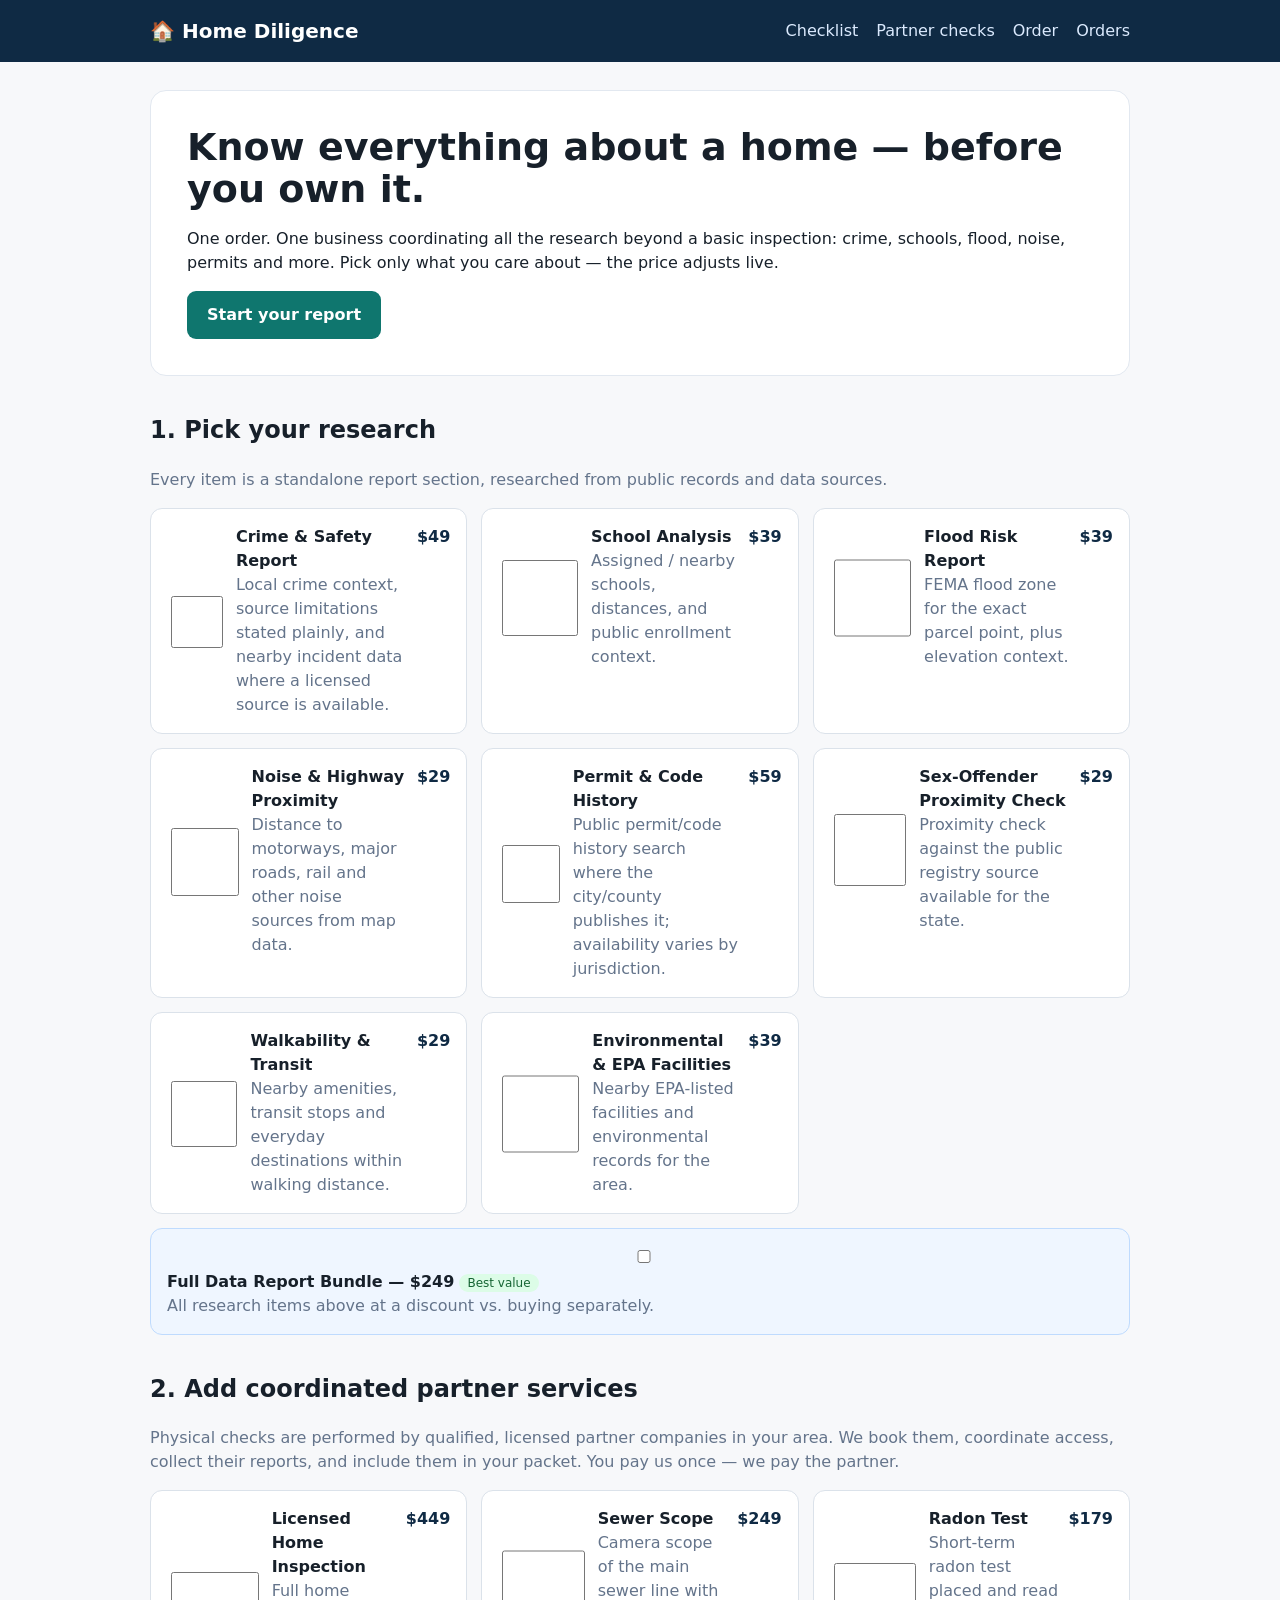
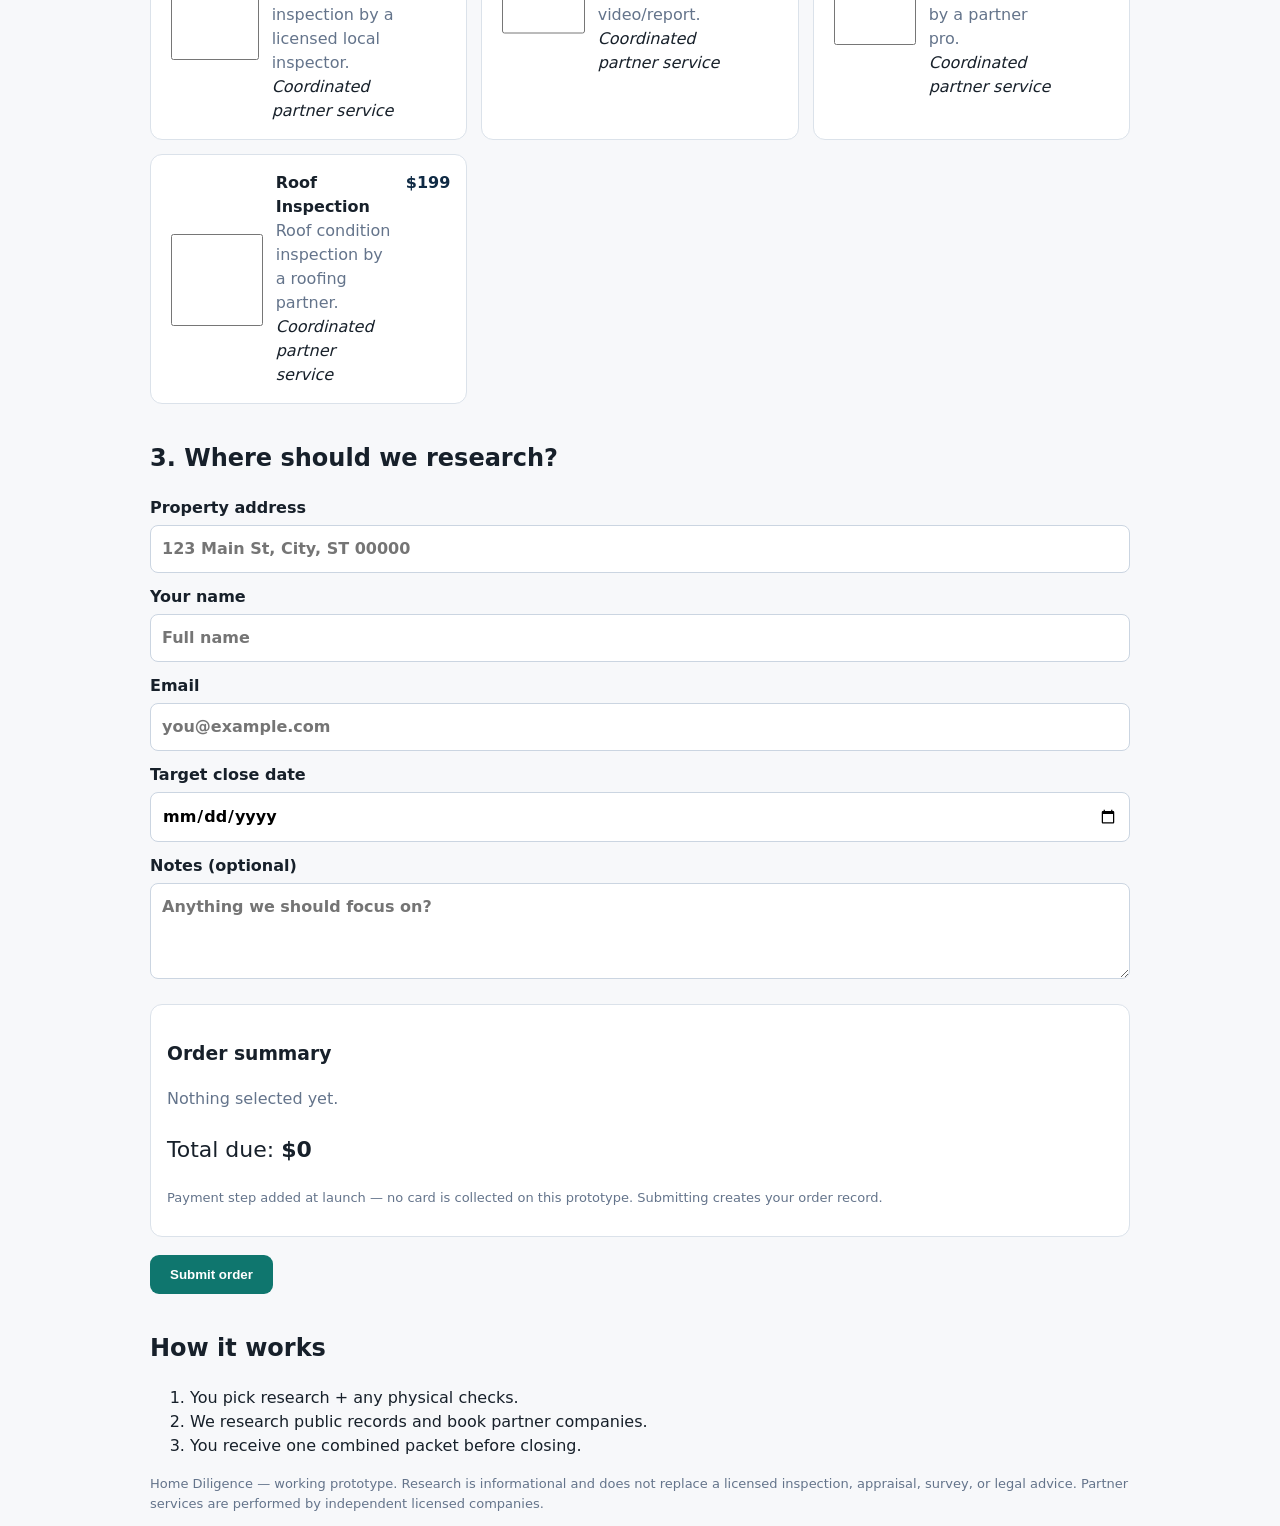
==== index.html @ d157e0d8 "Office One initial site — /home/hatch/workspace/office-one/home-diligence/repo" ====
<!doctype html>
<html lang="en"><head><meta charset="utf-8"><meta name="viewport" content="width=device-width,initial-scale=1">
<title>Home Diligence — Know the home beyond the inspection</title>
<link rel="stylesheet" href="styles.css"></head>
<body>
<header><div class="wrap nav"><strong class="logo">🏠 Home Diligence</strong><nav><a href="#checklist">Checklist</a><a href="#partners">Partner checks</a><a href="#order">Order</a><a href="orders.html">Orders</a></nav></div></header>
<main class="wrap">
<section class="hero"><h1>Know everything about a home — before you own it.</h1><p>One order. One business coordinating all the research beyond a basic inspection: crime, schools, flood, noise, permits and more. Pick only what you care about — the price adjusts live.</p><a class="btn" href="#order">Start your report</a></section>

<section id="checklist"><h2>1. Pick your research</h2><p class="muted">Every item is a standalone report section, researched from public records and data sources.</p>
<div id="research-list" class="grid"></div>
<div class="bundle"><label><input type="checkbox" id="bundle"> <strong>Full Data Report Bundle — $249</strong> <span class="tag">Best value</span><br><span class="muted">All research items above at a discount vs. buying separately.</span></label></div>
</section>

<section id="partners"><h2>2. Add coordinated partner services</h2><p class="muted">Physical checks are performed by qualified, licensed partner companies in your area. We book them, coordinate access, collect their reports, and include them in your packet. You pay us once — we pay the partner.</p>
<div id="partner-list" class="grid"></div></section>

<section id="order"><h2>3. Where should we research?</h2>
<form id="order-form">
<label>Property address<input required name="address" placeholder="123 Main St, City, ST 00000" autocomplete="street-address"></label>
<label>Your name<input required name="name" placeholder="Full name"></label>
<label>Email<input required type="email" name="email" placeholder="you@example.com"></label>
<label>Target close date<input type="date" name="closeDate"></label>
<label>Notes (optional)<textarea name="notes" rows="3" placeholder="Anything we should focus on?"></textarea></label>
<div class="summary"><h3>Order summary</h3><div id="summary-lines"></div><p class="total">Total due: <strong id="total">$0</strong></p><p class="muted small">Payment step added at launch — no card is collected on this prototype. Submitting creates your order record.</p></div>
<button class="btn" type="submit">Submit order</button>
<p id="form-error" class="error"></p>
</form></section>

<section id="confirmation" hidden><h2>✓ Order received</h2><div id="confirmation-body"></div><p><a class="btn" href="orders.html">View stored orders</a> <button class="btn secondary" onclick="location.reload()">Start another order</button></p></section>

<section class="faq"><h2>How it works</h2><ol><li>You pick research + any physical checks.</li><li>We research public records and book partner companies.</li><li>You receive one combined packet before closing.</li></ol></section>
</main>
<footer class="wrap muted small"><p>Home Diligence — working prototype. Research is informational and does not replace a licensed inspection, appraisal, survey, or legal advice. Partner services are performed by independent licensed companies.</p></footer>
<script src="app.js"></script></body></html>
---- styles.css ----
*{box-sizing:border-box}body{font-family:system-ui,-apple-system,Segoe UI,Roboto,sans-serif;margin:0;color:#17202a;background:#f7f8fa;line-height:1.5}
.wrap{max-width:1020px;margin:0 auto;padding:0 20px}header{background:#0f2a44;color:#fff}.nav{display:flex;justify-content:space-between;align-items:center;padding:16px 20px}.nav a{color:#dbeafe;margin-left:18px;text-decoration:none}.logo{font-size:20px}
.hero{background:#fff;border:1px solid #e2e8f0;border-radius:16px;padding:36px;margin:28px 0}.hero h1{font-size:38px;line-height:1.1;margin:0 0 12px}
h2{margin-top:36px}.grid{display:grid;grid-template-columns:repeat(auto-fill,minmax(300px,1fr));gap:14px}
.card{background:#fff;border:1px solid #dbe2ea;border-radius:12px;padding:16px}.card label{display:flex;gap:10px;cursor:pointer}.price{font-weight:700;color:#0f2a44;white-space:nowrap}.muted{color:#64748b}.small{font-size:13px}.tag{background:#dcfce7;color:#166534;padding:2px 8px;border-radius:999px;font-size:12px}
.bundle{background:#eff6ff;border:1px solid #bfdbfe;border-radius:12px;padding:16px;margin-top:14px}
form label{display:block;margin:12px 0;font-weight:600}input,textarea{width:100%;padding:11px;border:1px solid #cbd5e1;border-radius:8px;margin-top:5px;font:inherit}
.summary{background:#fff;border:1px solid #dbe2ea;border-radius:12px;padding:16px;margin:18px 0}.total{font-size:22px}.btn{background:#0f766e;color:#fff;border:0;padding:12px 20px;border-radius:9px;font-weight:700;cursor:pointer;text-decoration:none;display:inline-block}.btn.secondary{background:#e2e8f0;color:#17202a}.error{color:#b91c1c}table{width:100%;border-collapse:collapse;background:#fff}th,td{border:1px solid #e2e8f0;padding:9px;text-align:left;vertical-align:top}pre{white-space:pre-wrap}
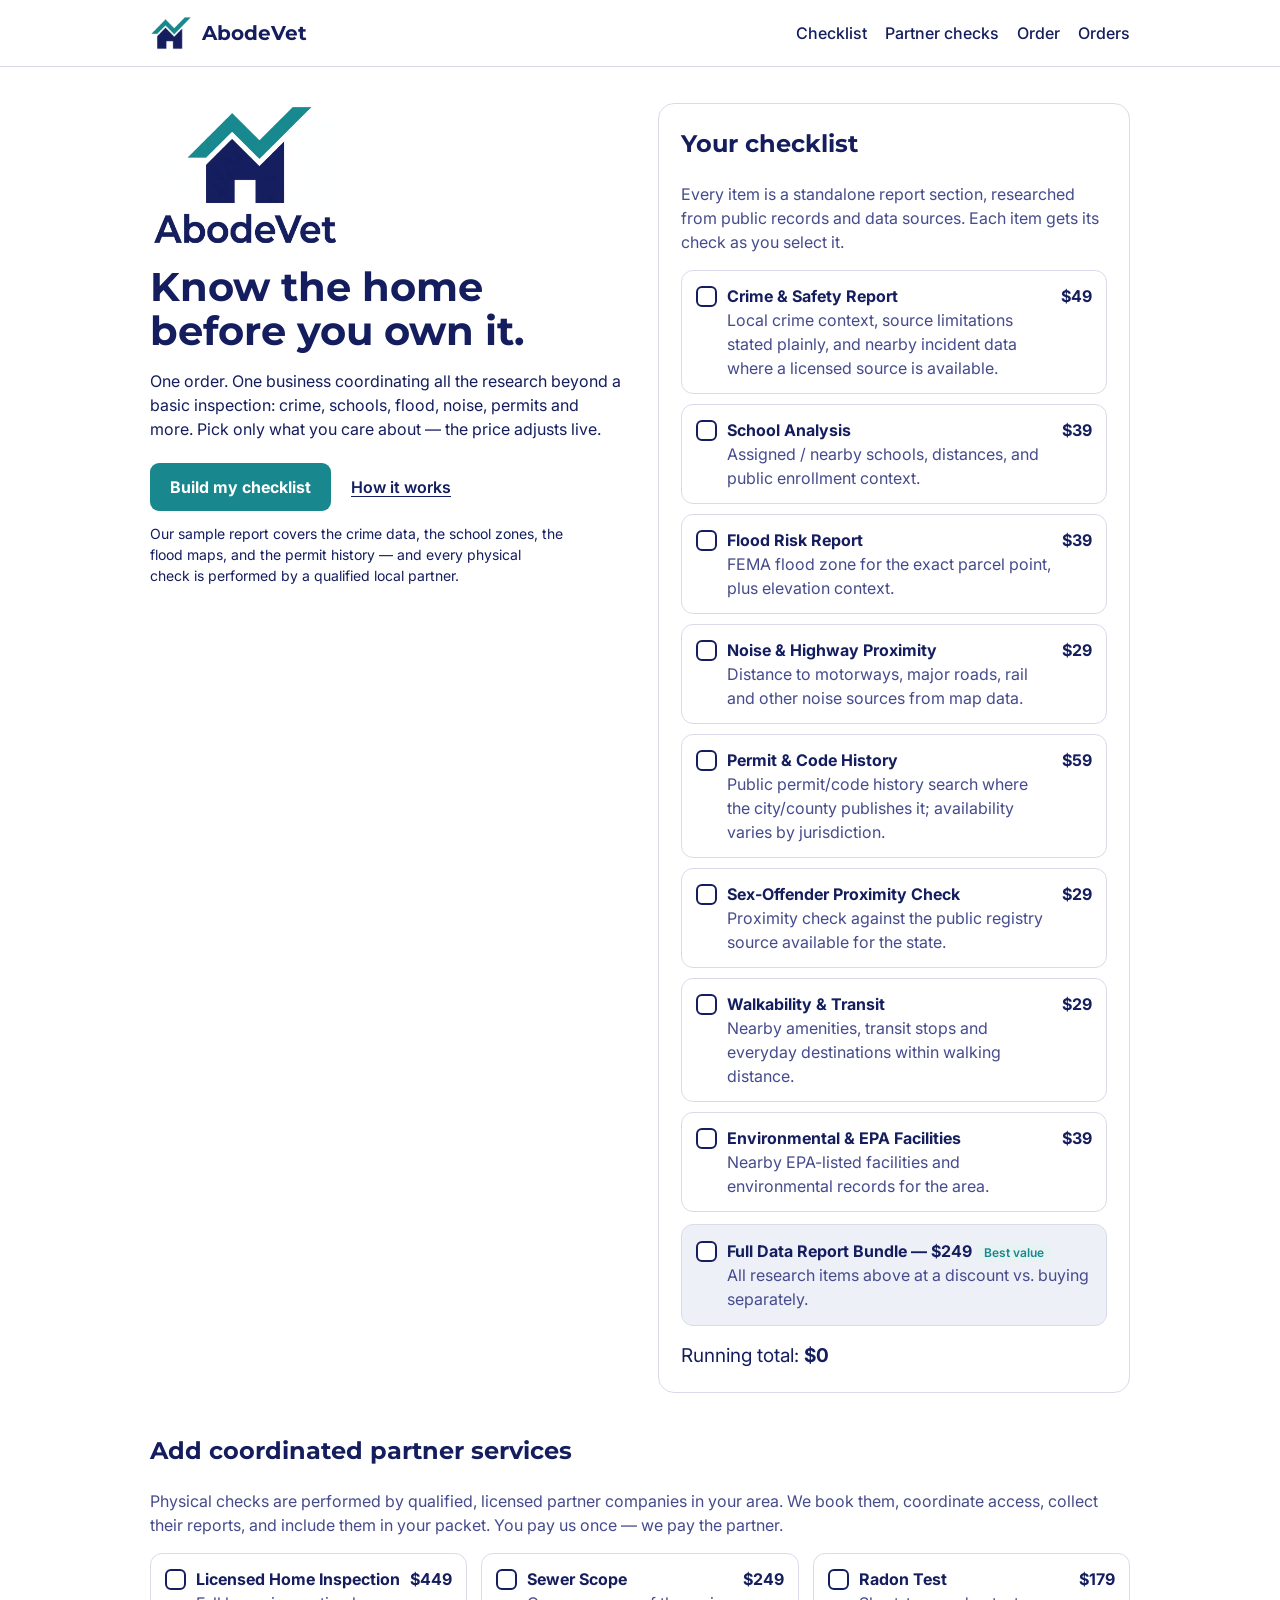
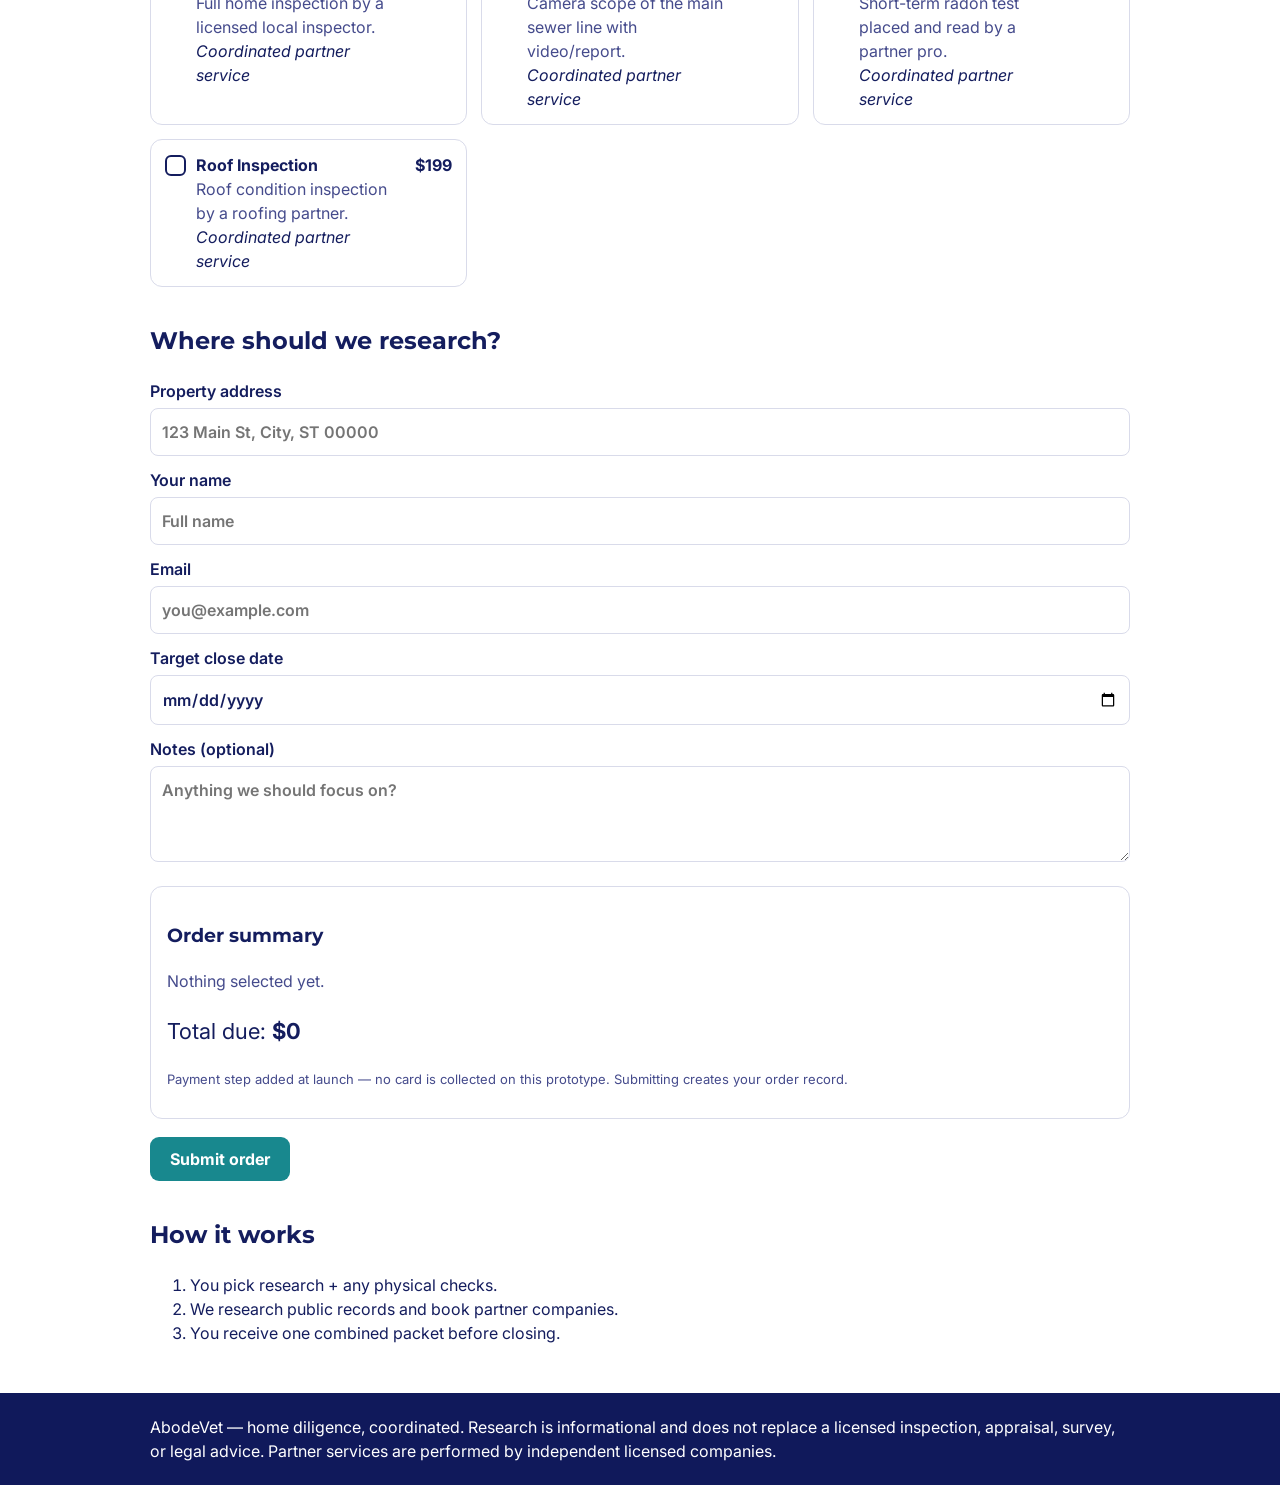
==== commit 7b414281: "Brand conformance: apply AbodeVet kit — logo lockup + icon favicon, Montserrat/Inter, Vet Navy #141D" ====
--- a/index.html
+++ b/index.html
@@ -1,21 +1,35 @@
 <!doctype html>
 <html lang="en"><head><meta charset="utf-8"><meta name="viewport" content="width=device-width,initial-scale=1">
-<title>Home Diligence — Know the home beyond the inspection</title>
+<title>AbodeVet — Know the home before you own it.</title>
+<meta name="description" content="AbodeVet — home diligence for buyers. We research a home beyond the basic inspection — crime, schools, flood, noise, permits — and coordinate qualified local partners for the physical checks.">
+<link rel="icon" type="image/webp" href="abodevet-icon.webp">
+<link rel="preconnect" href="https://fonts.googleapis.com"><link rel="preconnect" href="https://fonts.gstatic.com" crossorigin>
+<link href="https://fonts.googleapis.com/css2?family=Montserrat:wght@600;700;800&family=Inter:wght@400;500;600;700&display=swap" rel="stylesheet">
 <link rel="stylesheet" href="styles.css"></head>
 <body>
-<header><div class="wrap nav"><strong class="logo">🏠 Home Diligence</strong><nav><a href="#checklist">Checklist</a><a href="#partners">Partner checks</a><a href="#order">Order</a><a href="orders.html">Orders</a></nav></div></header>
+<header><div class="wrap nav"><a class="brand" href="index.html"><img src="abodevet-icon.webp" alt="AbodeVet logo"><span>AbodeVet</span></a><nav><a href="#checklist">Checklist</a><a href="#partners">Partner checks</a><a href="#order">Order</a><a href="orders.html">Orders</a></nav></div></header>
 <main class="wrap">
-<section class="hero"><h1>Know everything about a home — before you own it.</h1><p>One order. One business coordinating all the research beyond a basic inspection: crime, schools, flood, noise, permits and more. Pick only what you care about — the price adjusts live.</p><a class="btn" href="#order">Start your report</a></section>
-
-<section id="checklist"><h2>1. Pick your research</h2><p class="muted">Every item is a standalone report section, researched from public records and data sources.</p>
-<div id="research-list" class="grid"></div>
-<div class="bundle"><label><input type="checkbox" id="bundle"> <strong>Full Data Report Bundle — $249</strong> <span class="tag">Best value</span><br><span class="muted">All research items above at a discount vs. buying separately.</span></label></div>
+<section class="hero">
+<div class="hero-copy">
+<img class="lockup" src="abodevet-logo.webp" alt="AbodeVet — a house whose roof is a checkmark">
+<h1>Know the home before you own it.</h1>
+<p>One order. One business coordinating all the research beyond a basic inspection: crime, schools, flood, noise, permits and more. Pick only what you care about — the price adjusts live.</p>
+<p class="cta-row"><a class="btn" href="#order">Build my checklist</a><a class="link" href="#how">How it works</a></p>
+<p class="trust">Our sample report covers the crime data, the school zones, the flood maps, and the permit history — and every physical check is performed by a qualified local partner.</p>
+</div>
+<div class="panel" id="checklist">
+<h2>Your checklist</h2>
+<p class="muted">Every item is a standalone report section, researched from public records and data sources. Each item gets its check as you select it.</p>
+<div id="research-list" class="stack"></div>
+<div class="bundle"><label><input type="checkbox" id="bundle"><span class="box" aria-hidden="true">✓</span><span><strong>Full Data Report Bundle — $249</strong> <span class="tag">Best value</span><br><span class="muted">All research items above at a discount vs. buying separately.</span></span></label></div>
+<p class="running">Running total: <strong id="hero-total">$0</strong></p>
+</div>
 </section>
 
-<section id="partners"><h2>2. Add coordinated partner services</h2><p class="muted">Physical checks are performed by qualified, licensed partner companies in your area. We book them, coordinate access, collect their reports, and include them in your packet. You pay us once — we pay the partner.</p>
+<section id="partners"><h2>Add coordinated partner services</h2><p class="muted">Physical checks are performed by qualified, licensed partner companies in your area. We book them, coordinate access, collect their reports, and include them in your packet. You pay us once — we pay the partner.</p>
 <div id="partner-list" class="grid"></div></section>
 
-<section id="order"><h2>3. Where should we research?</h2>
+<section id="order"><h2>Where should we research?</h2>
 <form id="order-form">
 <label>Property address<input required name="address" placeholder="123 Main St, City, ST 00000" autocomplete="street-address"></label>
 <label>Your name<input required name="name" placeholder="Full name"></label>
@@ -27,9 +41,9 @@
 <p id="form-error" class="error"></p>
 </form></section>
 
-<section id="confirmation" hidden><h2>✓ Order received</h2><div id="confirmation-body"></div><p><a class="btn" href="orders.html">View stored orders</a> <button class="btn secondary" onclick="location.reload()">Start another order</button></p></section>
+<section id="confirmation" hidden><h2><span class="ck">✓</span> Order received</h2><div id="confirmation-body"></div><p><a class="btn" href="orders.html">View stored orders</a> <button class="btn secondary" onclick="location.reload()">Start another order</button></p></section>
 
-<section class="faq"><h2>How it works</h2><ol><li>You pick research + any physical checks.</li><li>We research public records and book partner companies.</li><li>You receive one combined packet before closing.</li></ol></section>
+<section class="faq" id="how"><h2>How it works</h2><ol><li>You pick research + any physical checks.</li><li>We research public records and book partner companies.</li><li>You receive one combined packet before closing.</li></ol></section>
 </main>
-<footer class="wrap muted small"><p>Home Diligence — working prototype. Research is informational and does not replace a licensed inspection, appraisal, survey, or legal advice. Partner services are performed by independent licensed companies.</p></footer>
+<footer><div class="wrap"><p>AbodeVet — home diligence, coordinated. Research is informational and does not replace a licensed inspection, appraisal, survey, or legal advice. Partner services are performed by independent licensed companies.</p></div></footer>
 <script src="app.js"></script></body></html>
--- a/styles.css
+++ b/styles.css
@@ -1,8 +1,52 @@
-*{box-sizing:border-box}body{font-family:system-ui,-apple-system,Segoe UI,Roboto,sans-serif;margin:0;color:#17202a;background:#f7f8fa;line-height:1.5}
-.wrap{max-width:1020px;margin:0 auto;padding:0 20px}header{background:#0f2a44;color:#fff}.nav{display:flex;justify-content:space-between;align-items:center;padding:16px 20px}.nav a{color:#dbeafe;margin-left:18px;text-decoration:none}.logo{font-size:20px}
-.hero{background:#fff;border:1px solid #e2e8f0;border-radius:16px;padding:36px;margin:28px 0}.hero h1{font-size:38px;line-height:1.1;margin:0 0 12px}
-h2{margin-top:36px}.grid{display:grid;grid-template-columns:repeat(auto-fill,minmax(300px,1fr));gap:14px}
-.card{background:#fff;border:1px solid #dbe2ea;border-radius:12px;padding:16px}.card label{display:flex;gap:10px;cursor:pointer}.price{font-weight:700;color:#0f2a44;white-space:nowrap}.muted{color:#64748b}.small{font-size:13px}.tag{background:#dcfce7;color:#166534;padding:2px 8px;border-radius:999px;font-size:12px}
-.bundle{background:#eff6ff;border:1px solid #bfdbfe;border-radius:12px;padding:16px;margin-top:14px}
-form label{display:block;margin:12px 0;font-weight:600}input,textarea{width:100%;padding:11px;border:1px solid #cbd5e1;border-radius:8px;margin-top:5px;font:inherit}
-.summary{background:#fff;border:1px solid #dbe2ea;border-radius:12px;padding:16px;margin:18px 0}.total{font-size:22px}.btn{background:#0f766e;color:#fff;border:0;padding:12px 20px;border-radius:9px;font-weight:700;cursor:pointer;text-decoration:none;display:inline-block}.btn.secondary{background:#e2e8f0;color:#17202a}.error{color:#b91c1c}table{width:100%;border-collapse:collapse;background:#fff}th,td{border:1px solid #e2e8f0;padding:9px;text-align:left;vertical-align:top}pre{white-space:pre-wrap}
+:root{--navy:#141D5E;--teal:#18888E;--deep:#10195B;--soft:#454B8C;--line:#D9DBEA;--tint:#EEF0F8;--teal-tint:#E7F3F3}
+*{box-sizing:border-box}
+body{font-family:'Inter',-apple-system,'Segoe UI',Roboto,sans-serif;margin:0;color:#141D5E;background:#FFFFFF;line-height:1.5}
+h1,h2,h3{font-family:'Montserrat','Helvetica Neue',Arial,sans-serif;color:#141D5E}
+.wrap{max-width:1020px;margin:0 auto;padding:0 20px}
+header{background:#FFFFFF;border-bottom:1px solid var(--line)}
+.nav{display:flex;justify-content:space-between;align-items:center;padding:12px 20px}
+.brand{display:flex;align-items:center;gap:10px;text-decoration:none;color:#141D5E;font-family:'Montserrat','Helvetica Neue',Arial,sans-serif;font-weight:700;font-size:20px}
+.brand img{width:42px;height:42px;object-fit:contain}
+.nav nav a{color:#141D5E;margin-left:18px;text-decoration:none;font-weight:500}
+.nav nav a:hover{color:#18888E}
+.hero{display:grid;grid-template-columns:1fr 1fr;gap:36px;align-items:start;padding:36px 0 4px}
+@media(max-width:860px){.hero{grid-template-columns:1fr}}
+.lockup{width:190px;height:auto;display:block;margin-bottom:18px}
+.hero h1{font-size:40px;line-height:1.1;margin:0 0 12px;font-weight:700}
+.cta-row{margin:22px 0 12px;display:flex;gap:20px;align-items:center;flex-wrap:wrap}
+.btn{background:#18888E;color:#FFFFFF;border:0;padding:12px 20px;border-radius:9px;font-weight:700;cursor:pointer;text-decoration:none;display:inline-block;font-family:'Inter',sans-serif;font-size:16px}
+.btn:hover{filter:brightness(.93)}
+.btn.secondary{background:#FFFFFF;color:#141D5E;border:1.5px solid #141D5E}
+.link{color:#141D5E;font-weight:600;text-decoration:underline;text-underline-offset:3px}
+.trust{font-size:14px;max-width:46ch;margin:0}
+.panel{border:1px solid var(--line);border-radius:16px;padding:22px;background:#FFFFFF}
+.panel h2{margin-top:0}
+.stack{display:grid;gap:10px}
+.card{background:#FFFFFF;border:1px solid var(--line);border-radius:12px;padding:13px 14px}
+.card label{display:flex;gap:10px;cursor:pointer;align-items:flex-start;position:relative}
+.card input,.bundle input{position:absolute;opacity:0;width:1px;height:1px}
+.box{flex:0 0 auto;width:21px;height:21px;border:2px solid #141D5E;border-radius:6px;color:#FFFFFF;font-size:14px;line-height:1;display:flex;align-items:center;justify-content:center;margin-top:2px;background:#FFFFFF}
+.card input:checked~.box,.bundle input:checked~.box{background:#18888E;border-color:#18888E}
+.card:has(input:checked){border-color:#18888E;background:var(--teal-tint)}
+.card input:focus-visible~.box,.bundle input:focus-visible~.box{outline:2px solid #141D5E;outline-offset:2px}
+.price{font-weight:700;color:#141D5E;white-space:nowrap;margin-left:auto}
+.muted{color:var(--soft)}
+.small{font-size:13px}
+.tag{background:var(--teal-tint);color:#18888E;padding:2px 8px;border-radius:999px;font-size:12px;font-weight:600}
+.bundle{background:var(--tint);border:1px solid var(--line);border-radius:12px;padding:14px;margin-top:12px}
+.bundle label{display:flex;gap:10px;cursor:pointer;align-items:flex-start;position:relative}
+.running{font-size:19px;margin:16px 0 0}
+h2{margin-top:36px}
+.grid{display:grid;grid-template-columns:repeat(auto-fill,minmax(300px,1fr));gap:14px}
+form label{display:block;margin:12px 0;font-weight:600}
+input,textarea{width:100%;padding:11px;border:1px solid var(--line);border-radius:8px;margin-top:5px;font:inherit;color:#141D5E;background:#FFFFFF}
+.summary{background:#FFFFFF;border:1px solid var(--line);border-radius:12px;padding:16px;margin:18px 0}
+.total{font-size:22px}
+.error{color:#10195B;font-weight:600}
+.ck{color:#18888E}
+table{width:100%;border-collapse:collapse;background:#FFFFFF}
+th,td{border:1px solid var(--line);padding:9px;text-align:left;vertical-align:top}
+th{background:#141D5E;color:#FFFFFF;font-family:'Montserrat','Helvetica Neue',Arial,sans-serif}
+pre{white-space:pre-wrap}
+footer{background:#10195B;color:#FFFFFF;margin-top:48px;padding:22px 0}
+footer p{margin:0}
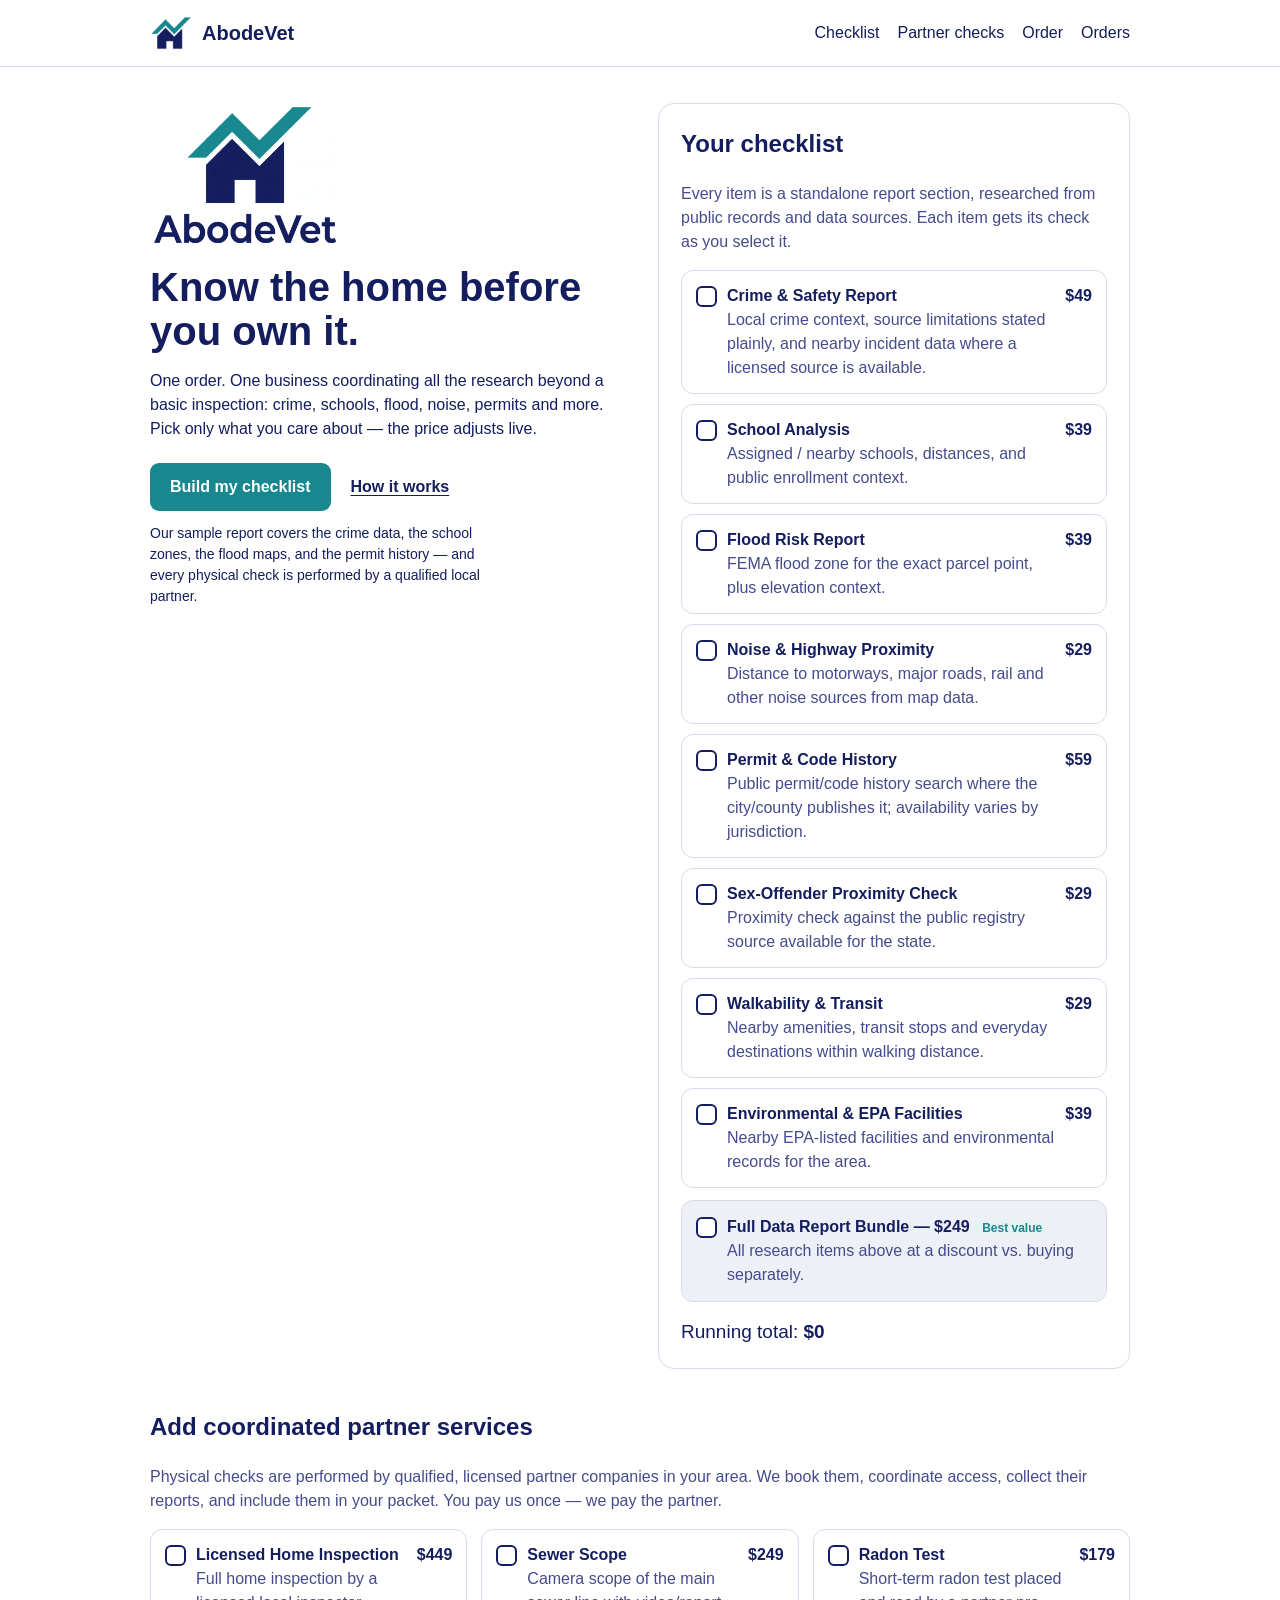
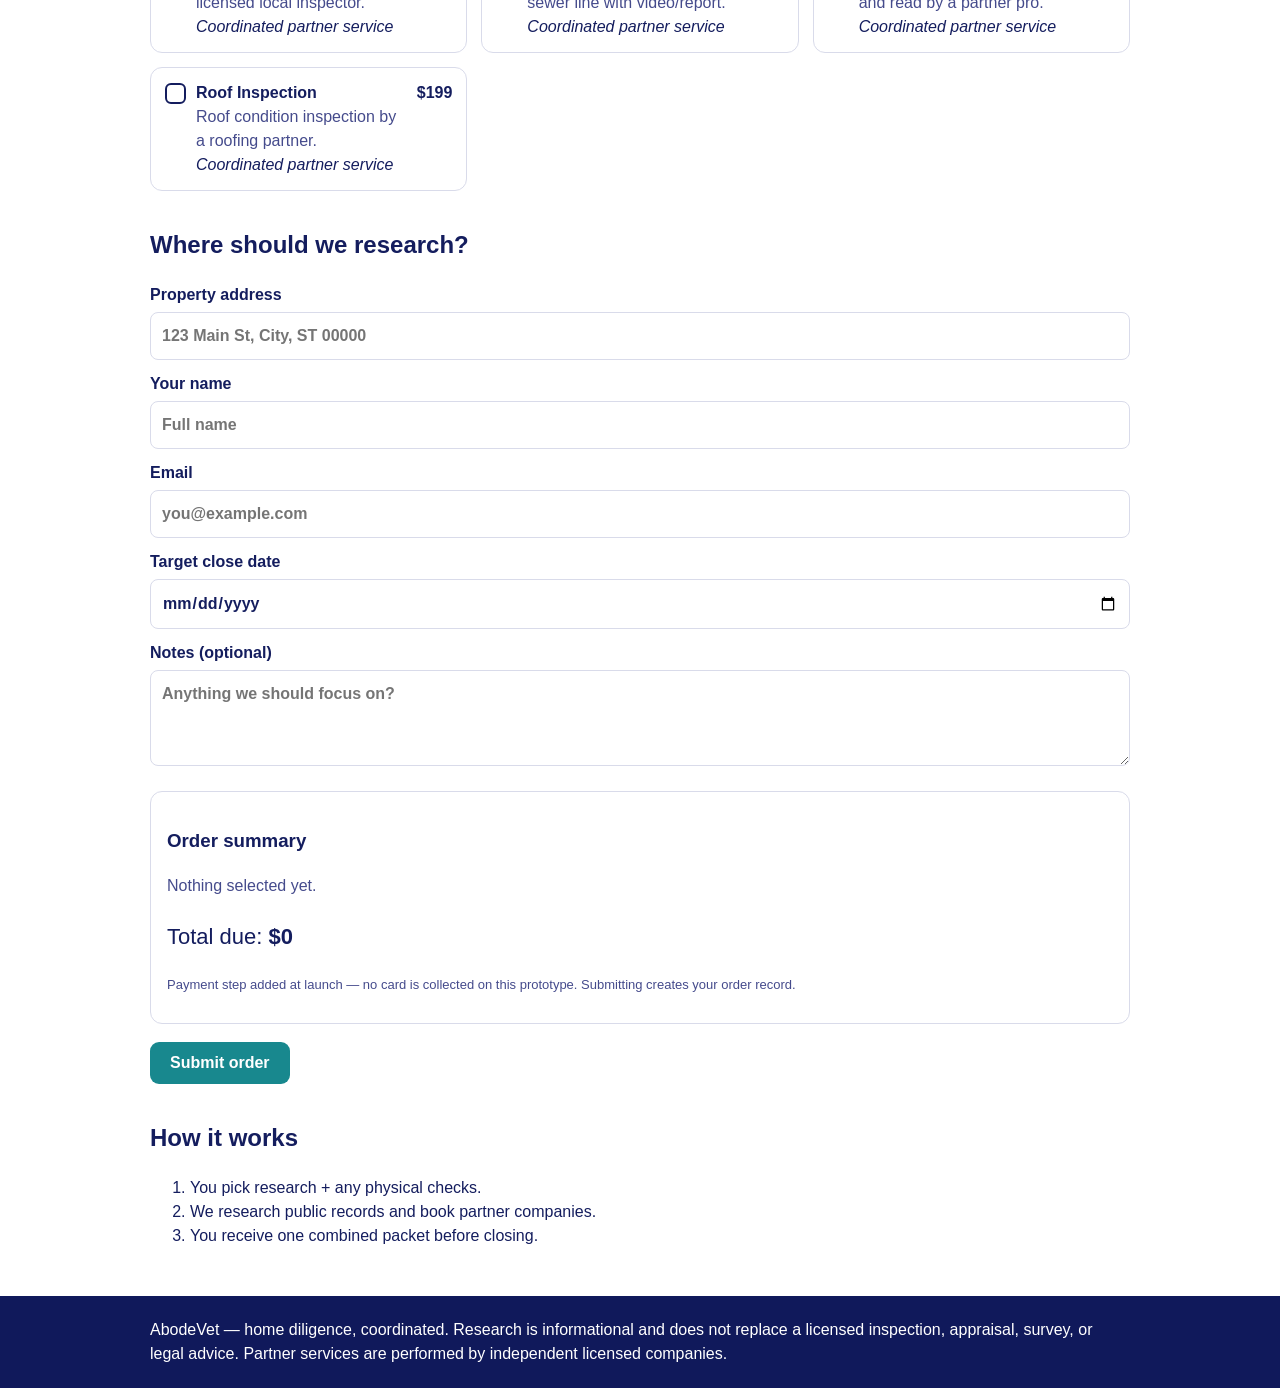
==== commit a4333b9e: "QA/security fixes: escape user data everywhere (stored-XSS in confirmation + orders viewer), canonic" ====
--- a/index.html
+++ b/index.html
@@ -1,5 +1,7 @@
 <!doctype html>
 <html lang="en"><head><meta charset="utf-8"><meta name="viewport" content="width=device-width,initial-scale=1">
+<meta http-equiv="Content-Security-Policy" content="default-src 'self'; script-src 'self'; style-src 'self' https://fonts.googleapis.com; font-src 'self' https://fonts.gstatic.com; img-src 'self' data:; object-src 'none'; base-uri 'self'">
+<meta name="referrer" content="strict-origin-when-cross-origin">
 <title>AbodeVet — Know the home before you own it.</title>
 <meta name="description" content="AbodeVet — home diligence for buyers. We research a home beyond the basic inspection — crime, schools, flood, noise, permits — and coordinate qualified local partners for the physical checks.">
 <link rel="icon" type="image/webp" href="abodevet-icon.webp">
@@ -41,7 +43,7 @@
 <p id="form-error" class="error"></p>
 </form></section>
 
-<section id="confirmation" hidden><h2><span class="ck">✓</span> Order received</h2><div id="confirmation-body"></div><p><a class="btn" href="orders.html">View stored orders</a> <button class="btn secondary" onclick="location.reload()">Start another order</button></p></section>
+<section id="confirmation" hidden><h2><span class="ck">✓</span> Order received</h2><div id="confirmation-body"></div><p><a class="btn" href="orders.html">View stored orders</a> <button class="btn secondary" id="start-another" type="button">Start another order</button></p></section>
 
 <section class="faq" id="how"><h2>How it works</h2><ol><li>You pick research + any physical checks.</li><li>We research public records and book partner companies.</li><li>You receive one combined packet before closing.</li></ol></section>
 </main>
--- a/styles.css
+++ b/styles.css
@@ -37,7 +37,7 @@
 .bundle label{display:flex;gap:10px;cursor:pointer;align-items:flex-start;position:relative}
 .running{font-size:19px;margin:16px 0 0}
 h2{margin-top:36px}
-.grid{display:grid;grid-template-columns:repeat(auto-fill,minmax(300px,1fr));gap:14px}
+.grid{display:grid;grid-template-columns:repeat(auto-fill,minmax(min(300px,100%),1fr));gap:14px}
 form label{display:block;margin:12px 0;font-weight:600}
 input,textarea{width:100%;padding:11px;border:1px solid var(--line);border-radius:8px;margin-top:5px;font:inherit;color:#141D5E;background:#FFFFFF}
 .summary{background:#FFFFFF;border:1px solid var(--line);border-radius:12px;padding:16px;margin:18px 0}
@@ -45,6 +45,10 @@
 .error{color:#10195B;font-weight:600}
 .ck{color:#18888E}
 table{width:100%;border-collapse:collapse;background:#FFFFFF}
+.table-wrap{overflow-x:auto;-webkit-overflow-scrolling:touch}
+.table-wrap table{min-width:680px}
+td{overflow-wrap:anywhere}
+@media(max-width:640px){.nav{flex-wrap:wrap;gap:6px}.nav nav{display:flex;flex-wrap:wrap}.nav nav a{margin-left:0;padding:10px 8px}.hero h1{font-size:32px}.btn{min-height:44px}}
 th,td{border:1px solid var(--line);padding:9px;text-align:left;vertical-align:top}
 th{background:#141D5E;color:#FFFFFF;font-family:'Montserrat','Helvetica Neue',Arial,sans-serif}
 pre{white-space:pre-wrap}
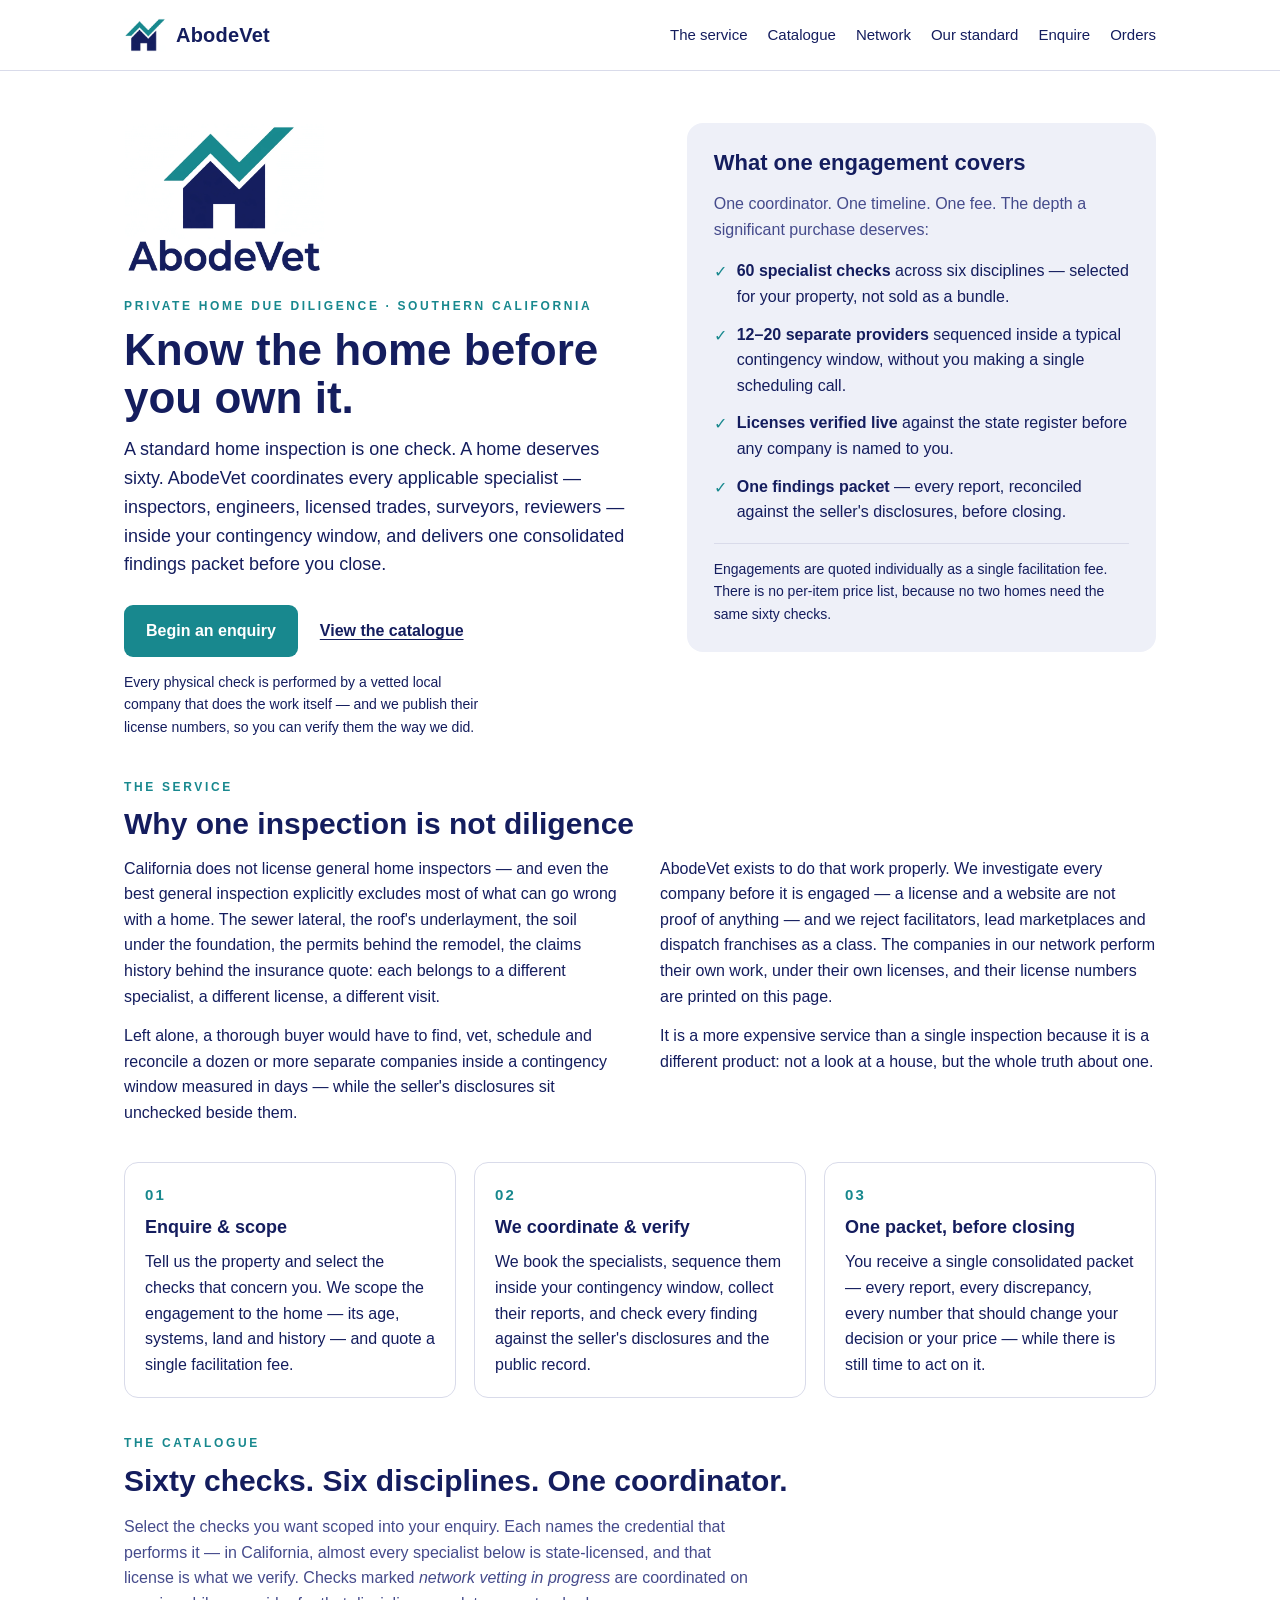
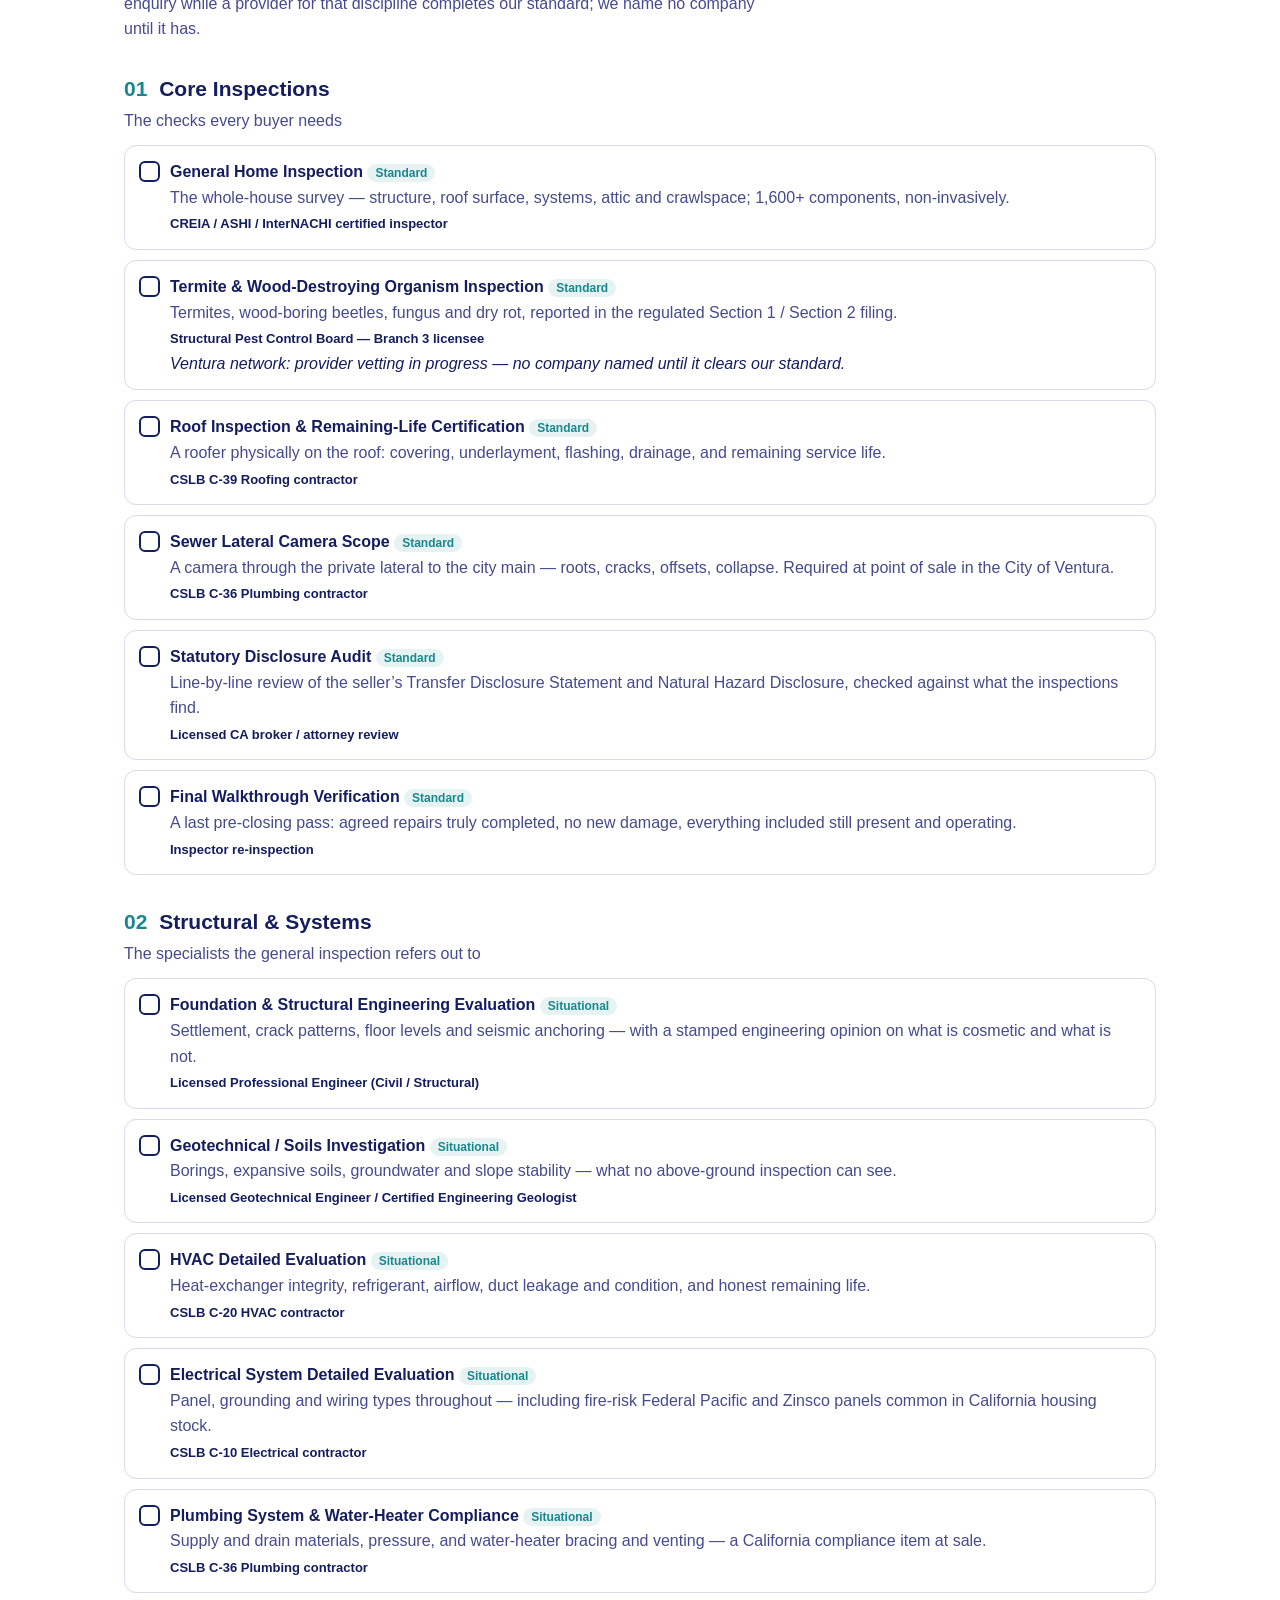
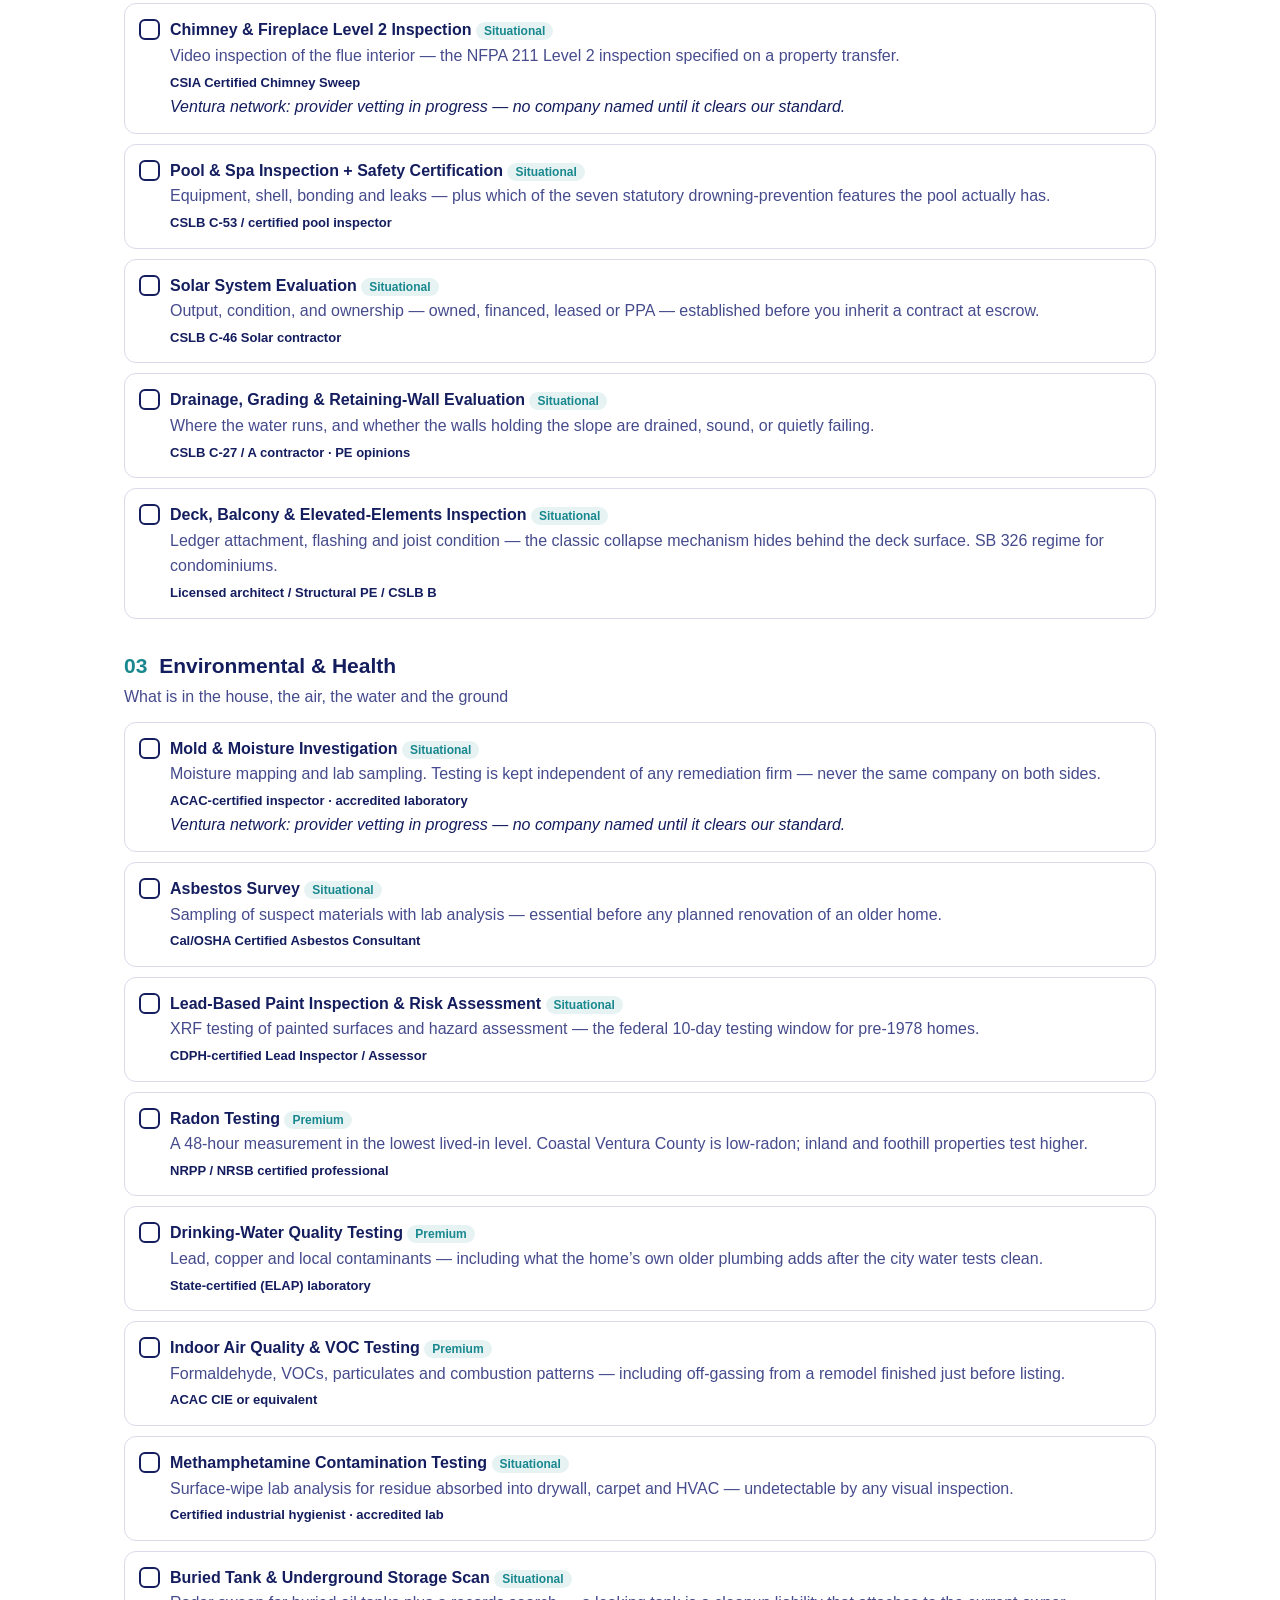
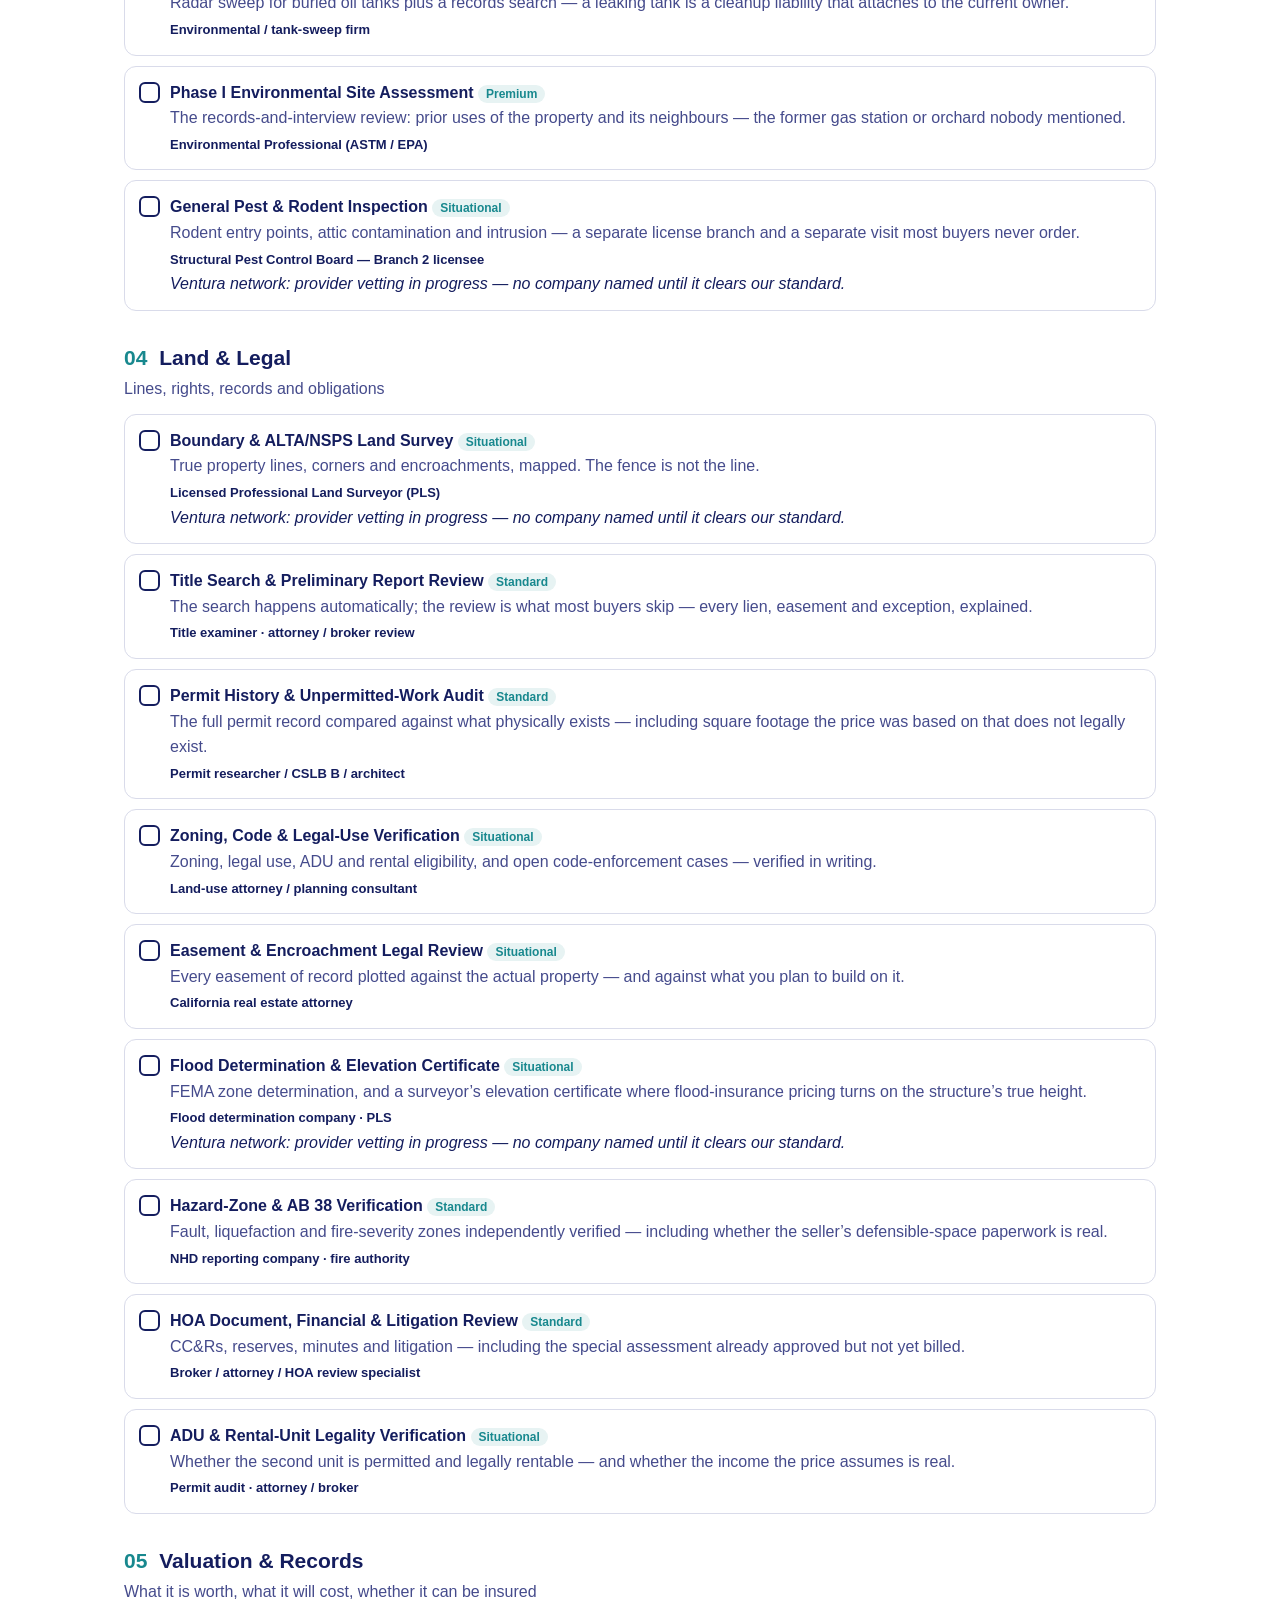
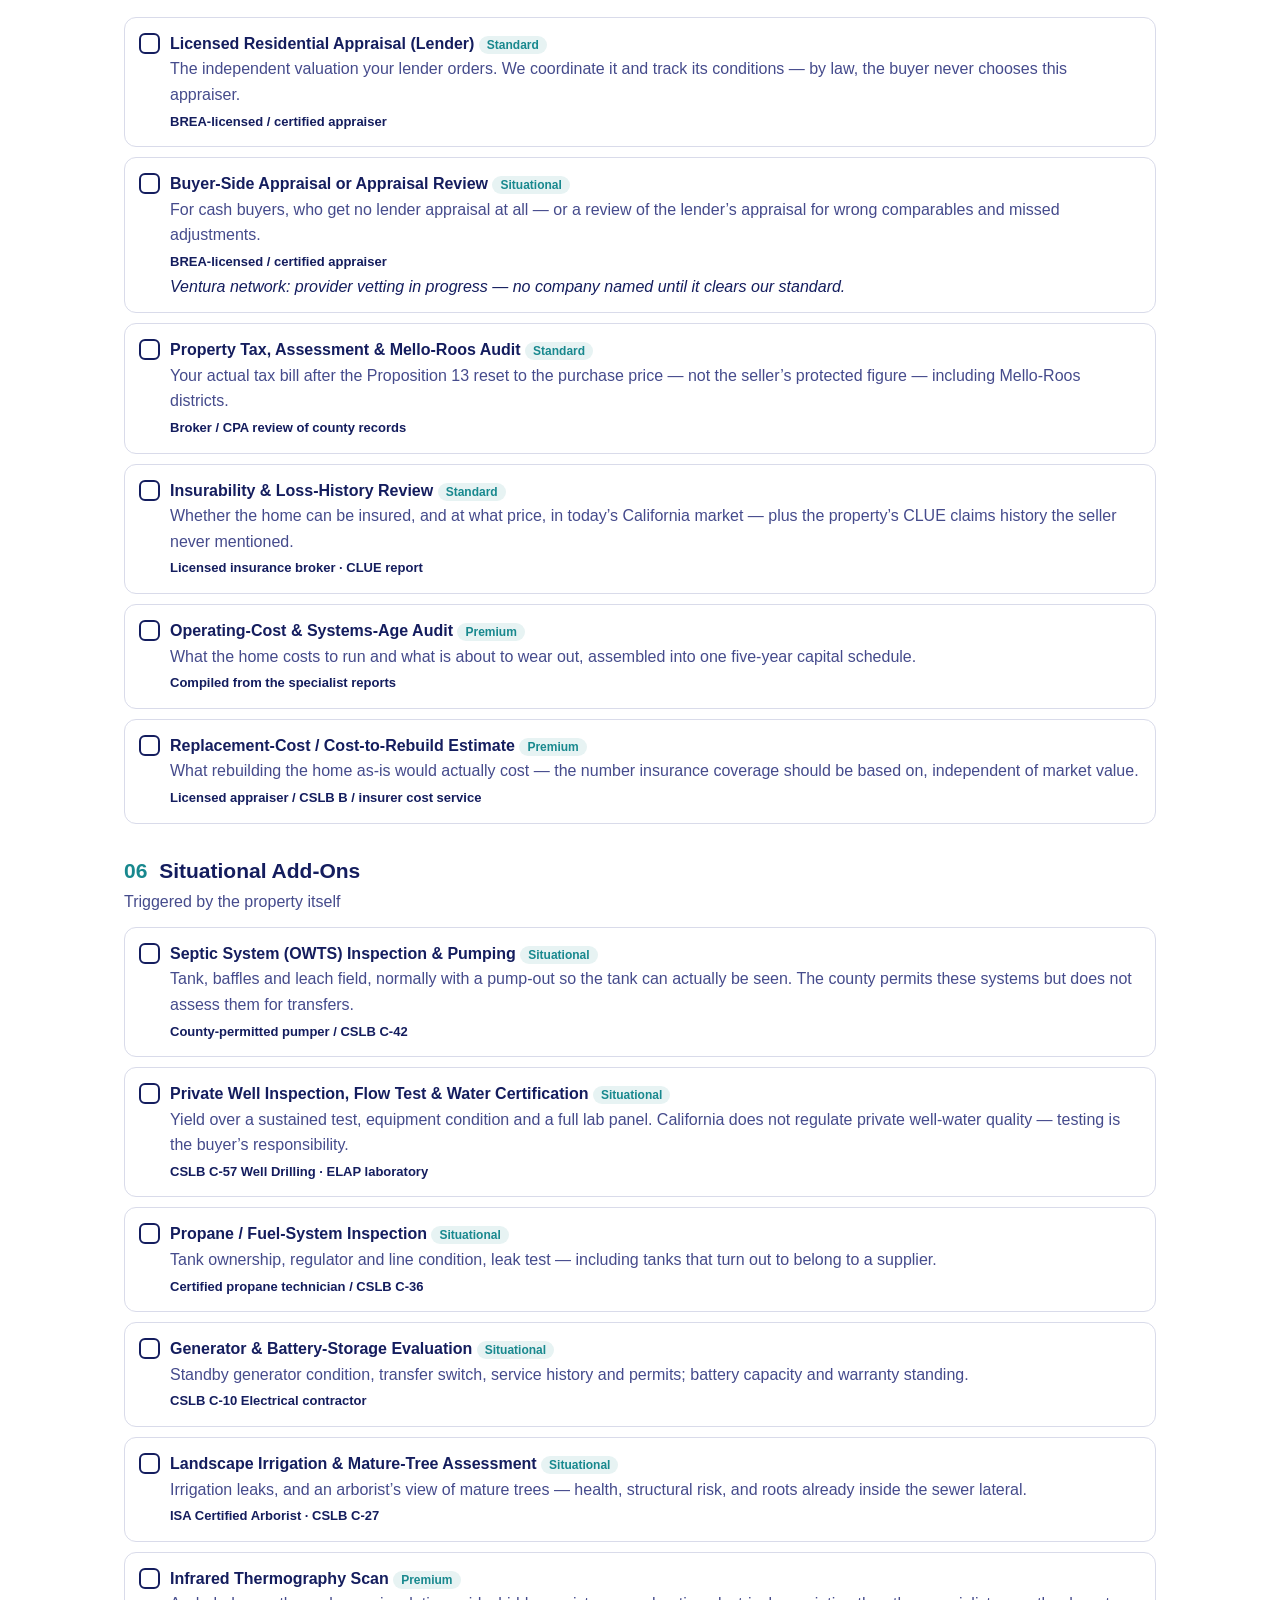
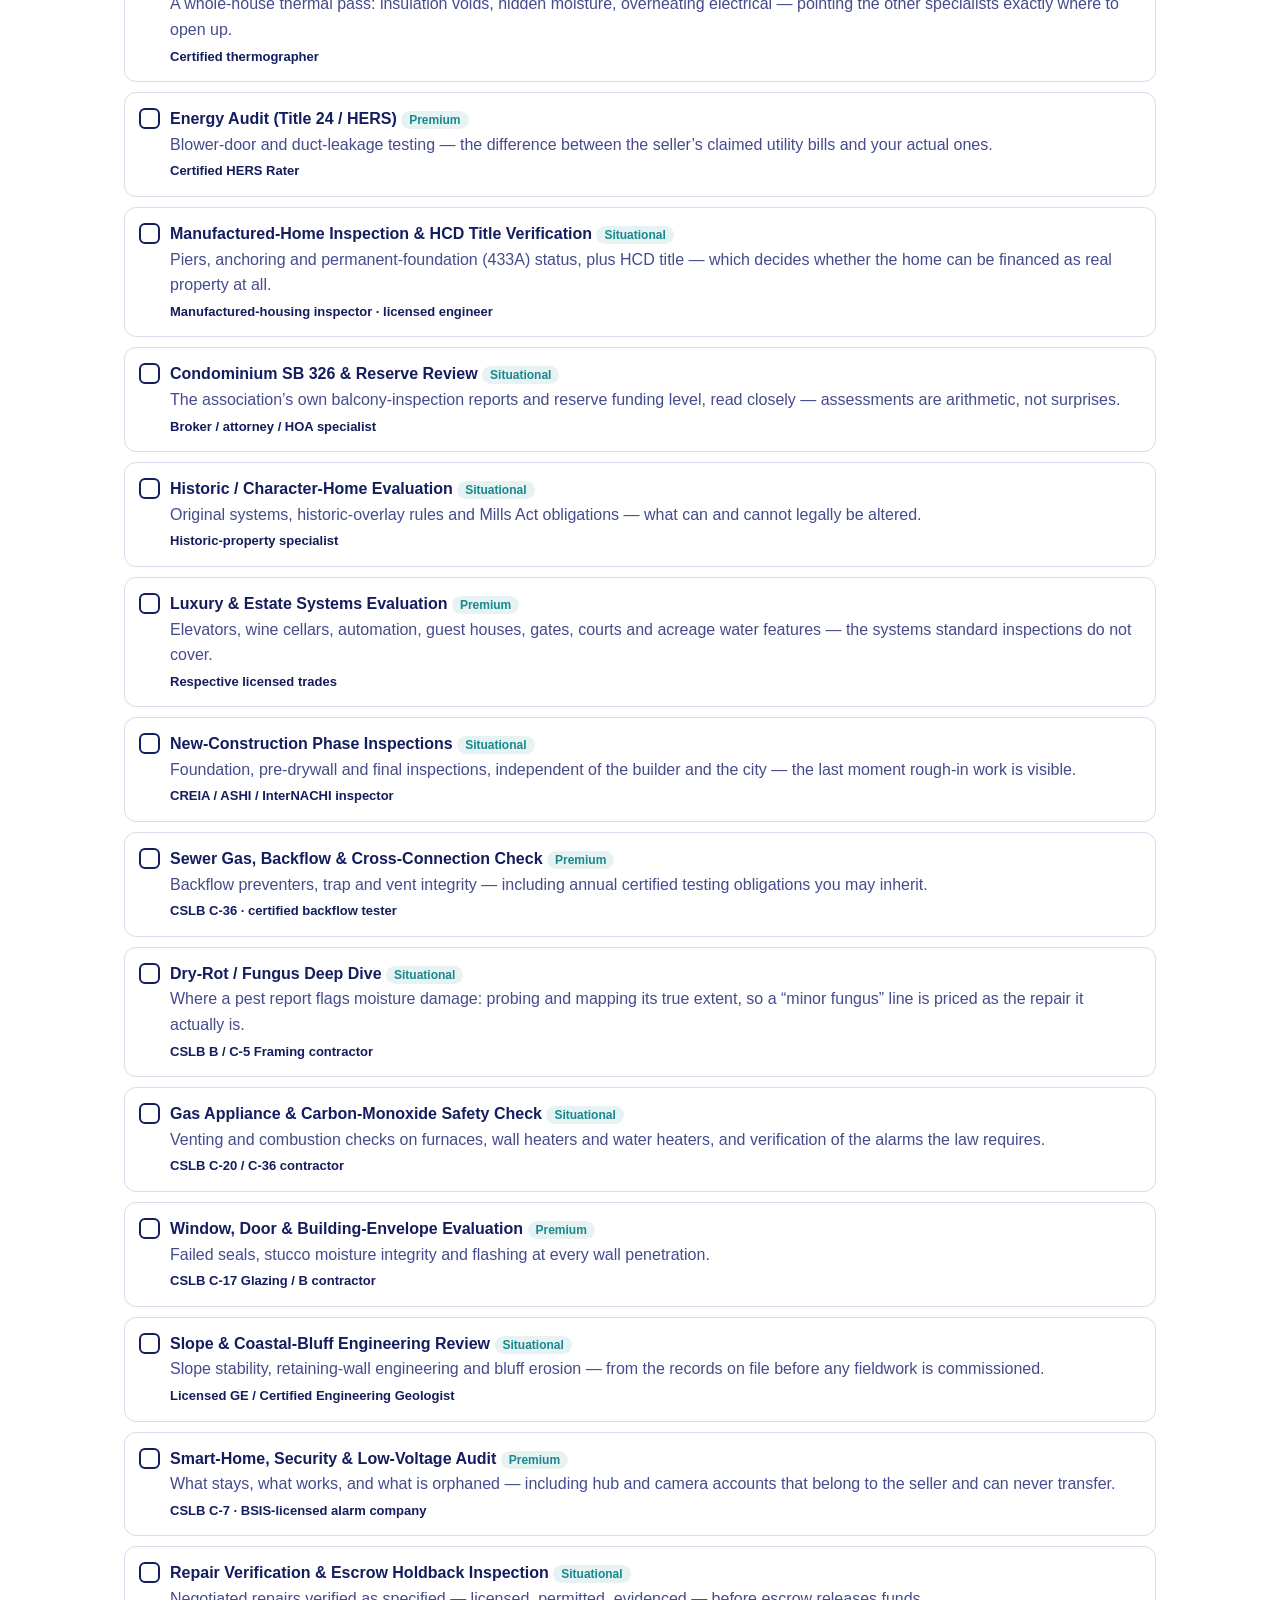
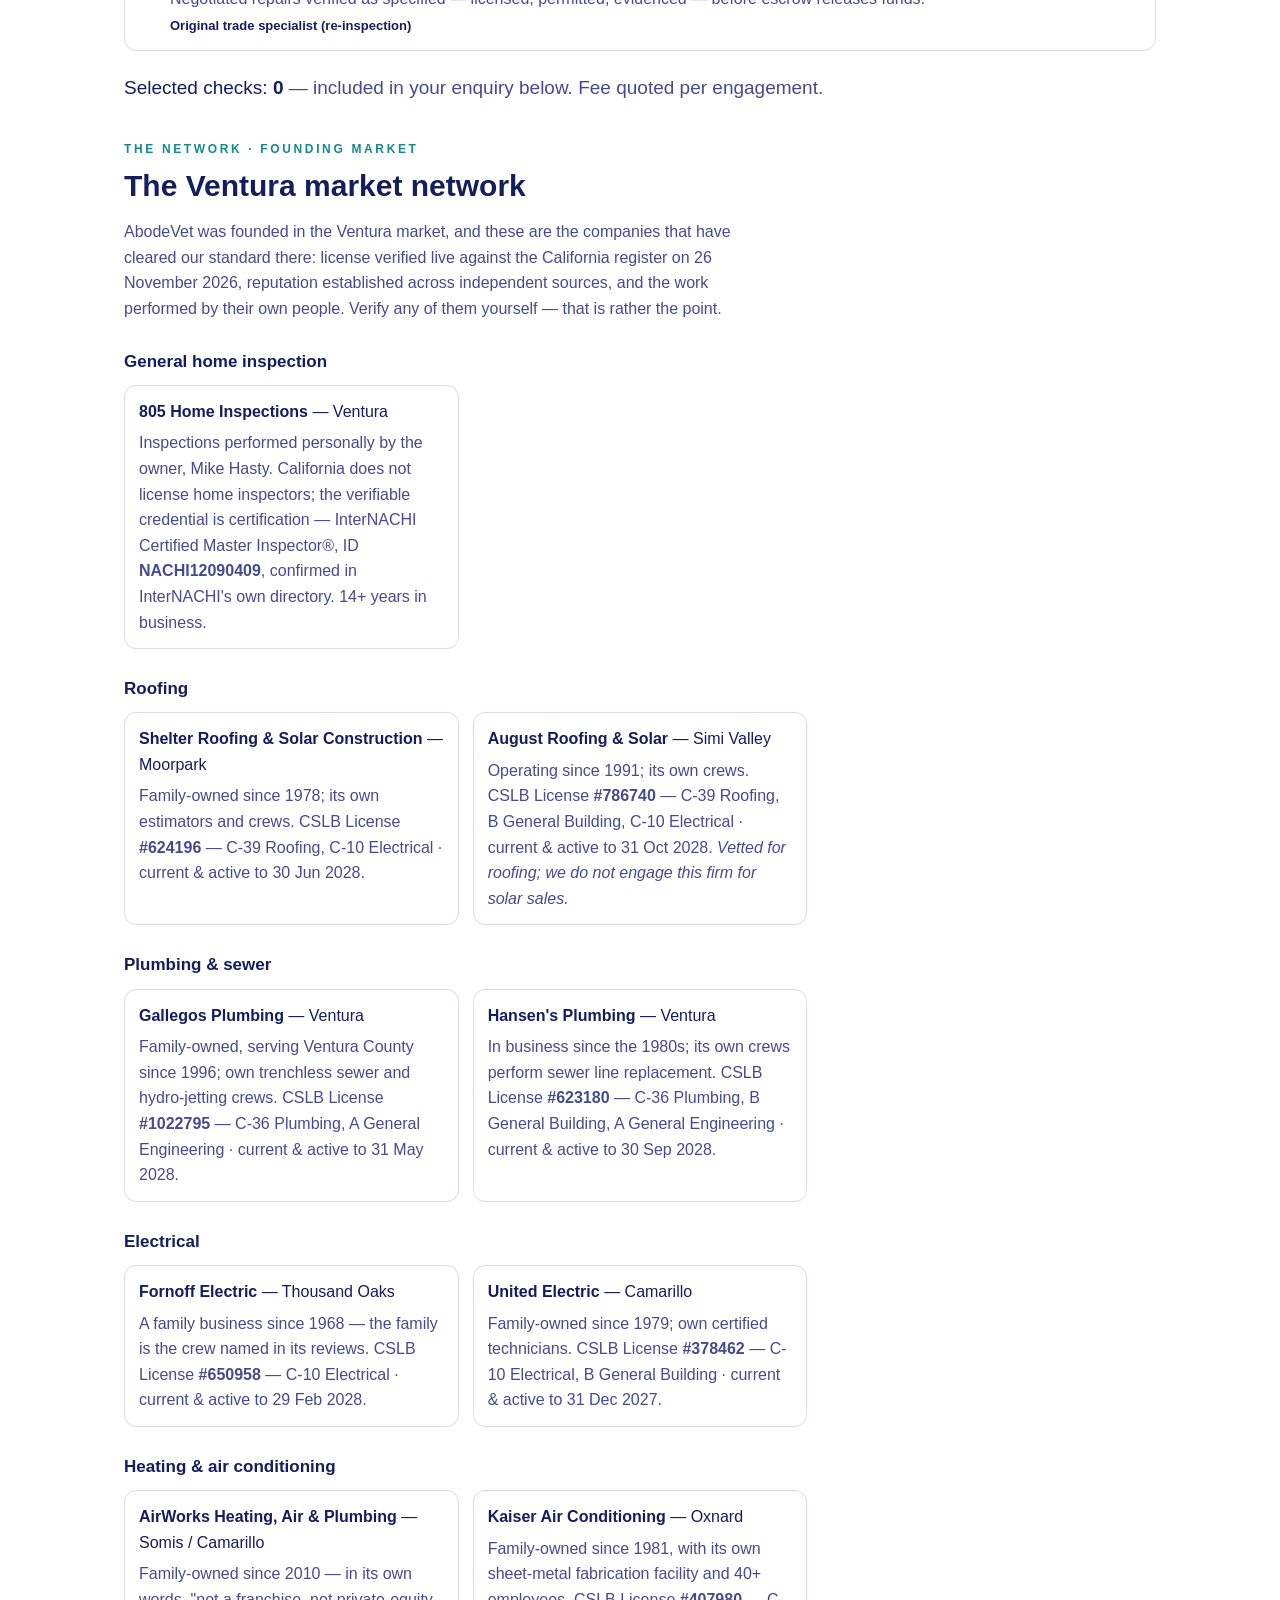
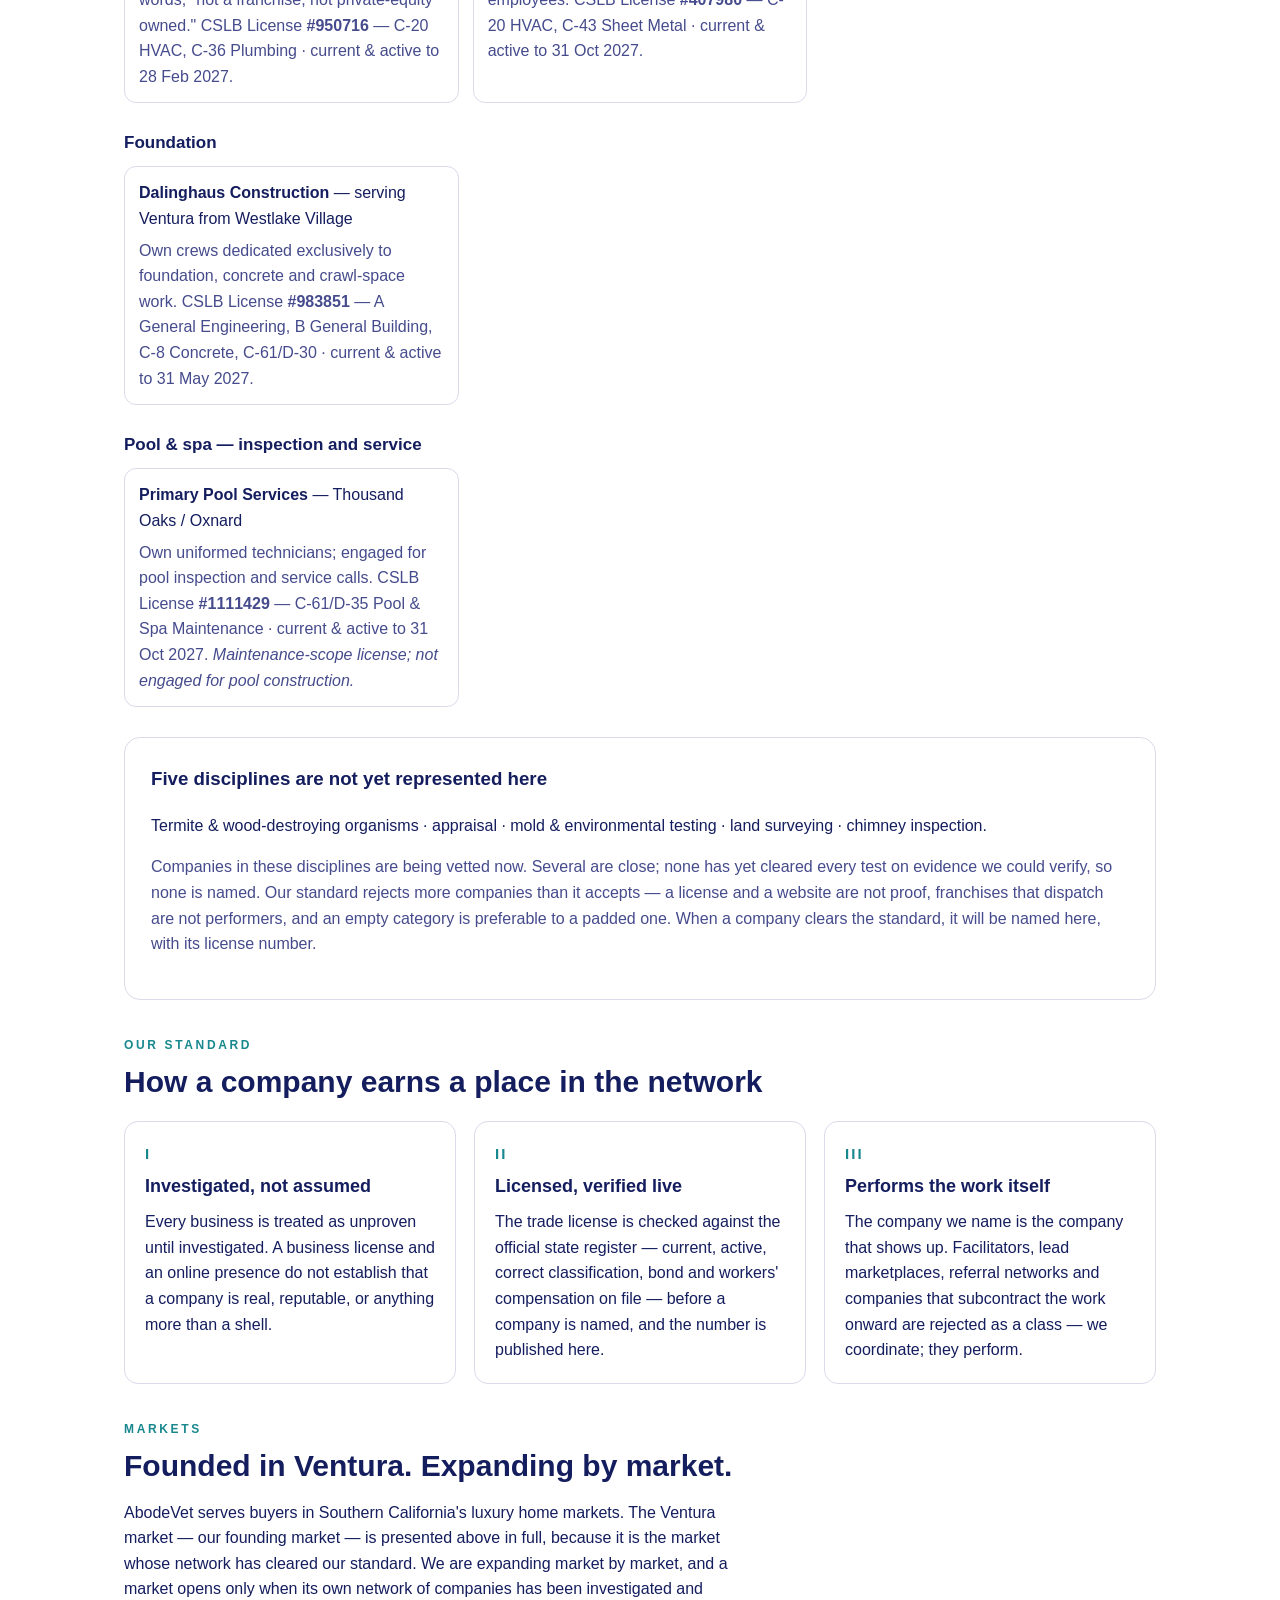
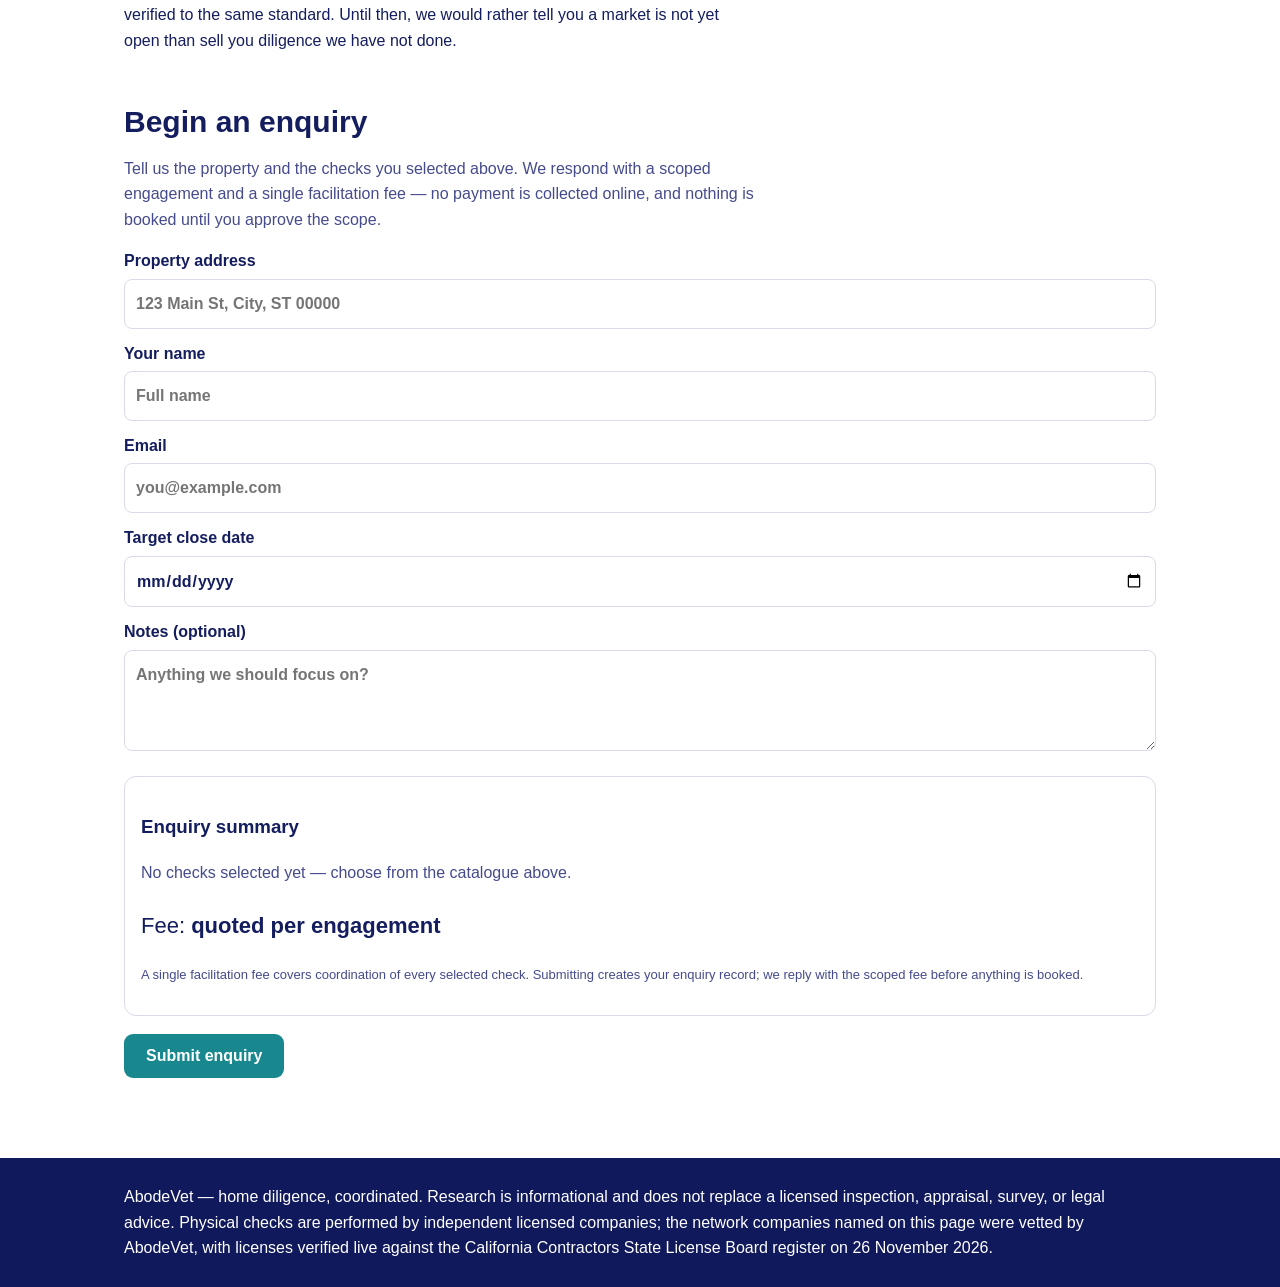
==== commit f31ac6e6: "AbodeVet rebuild live: 60-service catalogue, vetted Ventura network with verified license numbers, n" ====
--- a/index.html
+++ b/index.html
@@ -1,51 +1,149 @@
 <!doctype html>
 <html lang="en"><head><meta charset="utf-8"><meta name="viewport" content="width=device-width,initial-scale=1">
-<meta http-equiv="Content-Security-Policy" content="default-src 'self'; script-src 'self'; style-src 'self' https://fonts.googleapis.com; font-src 'self' https://fonts.gstatic.com; img-src 'self' data:; object-src 'none'; base-uri 'self'">
+<meta http-equiv="Content-Security-Policy" content="default-src 'self'; script-src 'self'; connect-src 'self' https://intake.invalid; style-src 'self' https://fonts.googleapis.com; font-src 'self' https://fonts.gstatic.com; img-src 'self' data:; object-src 'none'; base-uri 'self'">
 <meta name="referrer" content="strict-origin-when-cross-origin">
 <title>AbodeVet — Know the home before you own it.</title>
-<meta name="description" content="AbodeVet — home diligence for buyers. We research a home beyond the basic inspection — crime, schools, flood, noise, permits — and coordinate qualified local partners for the physical checks.">
+<meta name="description" content="AbodeVet is a private due-diligence service for home buyers: up to sixty specialist checks — inspections, engineering, environmental, legal and valuation — coordinated under one roof, by vetted, licensed local companies whose license numbers we publish.">
 <link rel="icon" type="image/webp" href="abodevet-icon.webp">
 <link rel="preconnect" href="https://fonts.googleapis.com"><link rel="preconnect" href="https://fonts.gstatic.com" crossorigin>
-<link href="https://fonts.googleapis.com/css2?family=Montserrat:wght@600;700;800&family=Inter:wght@400;500;600;700&display=swap" rel="stylesheet">
+<link href="https://fonts.googleapis.com/css2?family=Montserrat:wght@500;600;700;800&family=Inter:wght@400;500;600;700&display=swap" rel="stylesheet">
 <link rel="stylesheet" href="styles.css"></head>
 <body>
-<header><div class="wrap nav"><a class="brand" href="index.html"><img src="abodevet-icon.webp" alt="AbodeVet logo"><span>AbodeVet</span></a><nav><a href="#checklist">Checklist</a><a href="#partners">Partner checks</a><a href="#order">Order</a><a href="orders.html">Orders</a></nav></div></header>
+<header><div class="wrap nav"><a class="brand" href="index.html"><img src="abodevet-icon.webp" alt="AbodeVet logo"><span>AbodeVet</span></a><nav><a href="#service">The service</a><a href="#catalogue">Catalogue</a><a href="#network">Network</a><a href="#standard">Our standard</a><a href="#enquire">Enquire</a><a href="orders.html">Orders</a></nav></div></header>
 <main class="wrap">
+
 <section class="hero">
 <div class="hero-copy">
 <img class="lockup" src="abodevet-logo.webp" alt="AbodeVet — a house whose roof is a checkmark">
+<p class="eyebrow">Private home due diligence · Southern California</p>
 <h1>Know the home before you own it.</h1>
-<p>One order. One business coordinating all the research beyond a basic inspection: crime, schools, flood, noise, permits and more. Pick only what you care about — the price adjusts live.</p>
-<p class="cta-row"><a class="btn" href="#order">Build my checklist</a><a class="link" href="#how">How it works</a></p>
-<p class="trust">Our sample report covers the crime data, the school zones, the flood maps, and the permit history — and every physical check is performed by a qualified local partner.</p>
+<p class="lede">A standard home inspection is one check. A home deserves sixty. AbodeVet coordinates every applicable specialist — inspectors, engineers, licensed trades, surveyors, reviewers — inside your contingency window, and delivers one consolidated findings packet before you close.</p>
+<p class="cta-row"><a class="btn" href="#enquire">Begin an enquiry</a><a class="link" href="#catalogue">View the catalogue</a></p>
+<p class="trust">Every physical check is performed by a vetted local company that does the work itself — and we publish their license numbers, so you can verify them the way we did.</p>
 </div>
-<div class="panel" id="checklist">
-<h2>Your checklist</h2>
-<p class="muted">Every item is a standalone report section, researched from public records and data sources. Each item gets its check as you select it.</p>
-<div id="research-list" class="stack"></div>
-<div class="bundle"><label><input type="checkbox" id="bundle"><span class="box" aria-hidden="true">✓</span><span><strong>Full Data Report Bundle — $249</strong> <span class="tag">Best value</span><br><span class="muted">All research items above at a discount vs. buying separately.</span></span></label></div>
-<p class="running">Running total: <strong id="hero-total">$0</strong></p>
+<div class="panel hero-panel">
+<h2>What one engagement covers</h2>
+<p class="muted">One coordinator. One timeline. One fee. The depth a significant purchase deserves:</p>
+<ul class="cover-list">
+<li><span class="ck">✓</span><span><strong>60 specialist checks</strong> across six disciplines — selected for your property, not sold as a bundle.</span></li>
+<li><span class="ck">✓</span><span><strong>12–20 separate providers</strong> sequenced inside a typical contingency window, without you making a single scheduling call.</span></li>
+<li><span class="ck">✓</span><span><strong>Licenses verified live</strong> against the state register before any company is named to you.</span></li>
+<li><span class="ck">✓</span><span><strong>One findings packet</strong> — every report, reconciled against the seller's disclosures, before closing.</span></li>
+</ul>
+<p class="fee-note">Engagements are quoted individually as a single facilitation fee. There is no per-item price list, because no two homes need the same sixty checks.</p>
 </div>
 </section>
 
-<section id="partners"><h2>Add coordinated partner services</h2><p class="muted">Physical checks are performed by qualified, licensed partner companies in your area. We book them, coordinate access, collect their reports, and include them in your packet. You pay us once — we pay the partner.</p>
-<div id="partner-list" class="grid"></div></section>
+<section id="service">
+<p class="eyebrow">The service</p>
+<h2>Why one inspection is not diligence</h2>
+<div class="cols">
+<div>
+<p>California does not license general home inspectors — and even the best general inspection explicitly excludes most of what can go wrong with a home. The sewer lateral, the roof's underlayment, the soil under the foundation, the permits behind the remodel, the claims history behind the insurance quote: each belongs to a different specialist, a different license, a different visit.</p>
+<p>Left alone, a thorough buyer would have to find, vet, schedule and reconcile a dozen or more separate companies inside a contingency window measured in days — while the seller's disclosures sit unchecked beside them.</p>
+</div>
+<div>
+<p>AbodeVet exists to do that work properly. We investigate every company before it is engaged — a license and a website are not proof of anything — and we reject facilitators, lead marketplaces and dispatch franchises as a class. The companies in our network perform their own work, under their own licenses, and their license numbers are printed on this page.</p>
+<p>It is a more expensive service than a single inspection because it is a different product: not a look at a house, but the whole truth about one.</p>
+</div>
+</div>
+<div class="steps">
+<div class="step"><p class="step-n">01</p><h3>Enquire &amp; scope</h3><p>Tell us the property and select the checks that concern you. We scope the engagement to the home — its age, systems, land and history — and quote a single facilitation fee.</p></div>
+<div class="step"><p class="step-n">02</p><h3>We coordinate &amp; verify</h3><p>We book the specialists, sequence them inside your contingency window, collect their reports, and check every finding against the seller's disclosures and the public record.</p></div>
+<div class="step"><p class="step-n">03</p><h3>One packet, before closing</h3><p>You receive a single consolidated packet — every report, every discrepancy, every number that should change your decision or your price — while there is still time to act on it.</p></div>
+</div>
+</section>
 
-<section id="order"><h2>Where should we research?</h2>
+<section id="catalogue">
+<p class="eyebrow">The catalogue</p>
+<h2>Sixty checks. Six disciplines. One coordinator.</h2>
+<p class="muted intro">Select the checks you want scoped into your enquiry. Each names the credential that performs it — in California, almost every specialist below is state-licensed, and that license is what we verify. Checks marked <em>network vetting in progress</em> are coordinated on enquiry while a provider for that discipline completes our standard; we name no company until it has.</p>
+<div id="catalogue-groups"></div>
+<p class="running">Selected checks: <strong id="sel-count">0</strong> <span class="muted">— included in your enquiry below. Fee quoted per engagement.</span></p>
+</section>
+
+<section id="network">
+<p class="eyebrow">The network · Founding market</p>
+<h2>The Ventura market network</h2>
+<p class="muted intro">AbodeVet was founded in the Ventura market, and these are the companies that have cleared our standard there: license verified live against the California register on 26 November 2026, reputation established across independent sources, and the work performed by their own people. Verify any of them yourself — that is rather the point.</p>
+
+<h3 class="net-cat">General home inspection</h3>
+<div class="grid">
+<div class="card static"><p><strong>805 Home Inspections</strong> — Ventura</p><p class="muted">Inspections performed personally by the owner, Mike Hasty. California does not license home inspectors; the verifiable credential is certification — InterNACHI Certified Master Inspector®, ID <strong>NACHI12090409</strong>, confirmed in InterNACHI's own directory. 14+ years in business.</p></div>
+</div>
+
+<h3 class="net-cat">Roofing</h3>
+<div class="grid">
+<div class="card static"><p><strong>Shelter Roofing &amp; Solar Construction</strong> — Moorpark</p><p class="muted">Family-owned since 1978; its own estimators and crews. CSLB License <strong>#624196</strong> — C-39 Roofing, C-10 Electrical · current &amp; active to 30 Jun 2028.</p></div>
+<div class="card static"><p><strong>August Roofing &amp; Solar</strong> — Simi Valley</p><p class="muted">Operating since 1991; its own crews. CSLB License <strong>#786740</strong> — C-39 Roofing, B General Building, C-10 Electrical · current &amp; active to 31 Oct 2028. <em>Vetted for roofing; we do not engage this firm for solar sales.</em></p></div>
+</div>
+
+<h3 class="net-cat">Plumbing &amp; sewer</h3>
+<div class="grid">
+<div class="card static"><p><strong>Gallegos Plumbing</strong> — Ventura</p><p class="muted">Family-owned, serving Ventura County since 1996; own trenchless sewer and hydro-jetting crews. CSLB License <strong>#1022795</strong> — C-36 Plumbing, A General Engineering · current &amp; active to 31 May 2028.</p></div>
+<div class="card static"><p><strong>Hansen's Plumbing</strong> — Ventura</p><p class="muted">In business since the 1980s; its own crews perform sewer line replacement. CSLB License <strong>#623180</strong> — C-36 Plumbing, B General Building, A General Engineering · current &amp; active to 30 Sep 2028.</p></div>
+</div>
+
+<h3 class="net-cat">Electrical</h3>
+<div class="grid">
+<div class="card static"><p><strong>Fornoff Electric</strong> — Thousand Oaks</p><p class="muted">A family business since 1968 — the family is the crew named in its reviews. CSLB License <strong>#650958</strong> — C-10 Electrical · current &amp; active to 29 Feb 2028.</p></div>
+<div class="card static"><p><strong>United Electric</strong> — Camarillo</p><p class="muted">Family-owned since 1979; own certified technicians. CSLB License <strong>#378462</strong> — C-10 Electrical, B General Building · current &amp; active to 31 Dec 2027.</p></div>
+</div>
+
+<h3 class="net-cat">Heating &amp; air conditioning</h3>
+<div class="grid">
+<div class="card static"><p><strong>AirWorks Heating, Air &amp; Plumbing</strong> — Somis / Camarillo</p><p class="muted">Family-owned since 2010 — in its own words, "not a franchise, not private-equity owned." CSLB License <strong>#950716</strong> — C-20 HVAC, C-36 Plumbing · current &amp; active to 28 Feb 2027.</p></div>
+<div class="card static"><p><strong>Kaiser Air Conditioning</strong> — Oxnard</p><p class="muted">Family-owned since 1981, with its own sheet-metal fabrication facility and 40+ employees. CSLB License <strong>#407980</strong> — C-20 HVAC, C-43 Sheet Metal · current &amp; active to 31 Oct 2027.</p></div>
+</div>
+
+<h3 class="net-cat">Foundation</h3>
+<div class="grid">
+<div class="card static"><p><strong>Dalinghaus Construction</strong> — serving Ventura from Westlake Village</p><p class="muted">Own crews dedicated exclusively to foundation, concrete and crawl-space work. CSLB License <strong>#983851</strong> — A General Engineering, B General Building, C-8 Concrete, C-61/D-30 · current &amp; active to 31 May 2027.</p></div>
+</div>
+
+<h3 class="net-cat">Pool &amp; spa — inspection and service</h3>
+<div class="grid">
+<div class="card static"><p><strong>Primary Pool Services</strong> — Thousand Oaks / Oxnard</p><p class="muted">Own uniformed technicians; engaged for pool inspection and service calls. CSLB License <strong>#1111429</strong> — C-61/D-35 Pool &amp; Spa Maintenance · current &amp; active to 31 Oct 2027. <em>Maintenance-scope license; not engaged for pool construction.</em></p></div>
+</div>
+
+<div class="panel vetting-panel">
+<h3>Five disciplines are not yet represented here</h3>
+<p>Termite &amp; wood-destroying organisms · appraisal · mold &amp; environmental testing · land surveying · chimney inspection.</p>
+<p class="muted">Companies in these disciplines are being vetted now. Several are close; none has yet cleared every test on evidence we could verify, so none is named. Our standard rejects more companies than it accepts — a license and a website are not proof, franchises that dispatch are not performers, and an empty category is preferable to a padded one. When a company clears the standard, it will be named here, with its license number.</p>
+</div>
+</section>
+
+<section id="standard">
+<p class="eyebrow">Our standard</p>
+<h2>How a company earns a place in the network</h2>
+<div class="steps">
+<div class="step"><p class="step-n">I</p><h3>Investigated, not assumed</h3><p>Every business is treated as unproven until investigated. A business license and an online presence do not establish that a company is real, reputable, or anything more than a shell.</p></div>
+<div class="step"><p class="step-n">II</p><h3>Licensed, verified live</h3><p>The trade license is checked against the official state register — current, active, correct classification, bond and workers' compensation on file — before a company is named, and the number is published here.</p></div>
+<div class="step"><p class="step-n">III</p><h3>Performs the work itself</h3><p>The company we name is the company that shows up. Facilitators, lead marketplaces, referral networks and companies that subcontract the work onward are rejected as a class — we coordinate; they perform.</p></div>
+</div>
+</section>
+
+<section id="markets">
+<p class="eyebrow">Markets</p>
+<h2>Founded in Ventura. Expanding by market.</h2>
+<p class="cols-single">AbodeVet serves buyers in Southern California's luxury home markets. The Ventura market — our founding market — is presented above in full, because it is the market whose network has cleared our standard. We are expanding market by market, and a market opens only when its own network of companies has been investigated and verified to the same standard. Until then, we would rather tell you a market is not yet open than sell you diligence we have not done.</p>
+</section>
+
+<section id="enquire"><h2>Begin an enquiry</h2>
+<p class="muted intro">Tell us the property and the checks you selected above. We respond with a scoped engagement and a single facilitation fee — no payment is collected online, and nothing is booked until you approve the scope.</p>
 <form id="order-form">
 <label>Property address<input required name="address" placeholder="123 Main St, City, ST 00000" autocomplete="street-address"></label>
 <label>Your name<input required name="name" placeholder="Full name"></label>
 <label>Email<input required type="email" name="email" placeholder="you@example.com"></label>
 <label>Target close date<input type="date" name="closeDate"></label>
 <label>Notes (optional)<textarea name="notes" rows="3" placeholder="Anything we should focus on?"></textarea></label>
-<div class="summary"><h3>Order summary</h3><div id="summary-lines"></div><p class="total">Total due: <strong id="total">$0</strong></p><p class="muted small">Payment step added at launch — no card is collected on this prototype. Submitting creates your order record.</p></div>
-<button class="btn" type="submit">Submit order</button>
+<div class="summary"><h3>Enquiry summary</h3><div id="summary-lines"></div><p class="total">Fee: <strong>quoted per engagement</strong></p><p class="muted small">A single facilitation fee covers coordination of every selected check. Submitting creates your enquiry record; we reply with the scoped fee before anything is booked.</p></div>
+<button class="btn" type="submit">Submit enquiry</button>
 <p id="form-error" class="error"></p>
 </form></section>
 
-<section id="confirmation" hidden><h2><span class="ck">✓</span> Order received</h2><div id="confirmation-body"></div><p><a class="btn" href="orders.html">View stored orders</a> <button class="btn secondary" id="start-another" type="button">Start another order</button></p></section>
+<section id="confirmation" hidden><h2><span class="ck">✓</span> Enquiry received</h2><div id="confirmation-body"></div><p><a class="btn" href="orders.html">View stored enquiries</a> <button class="btn secondary" id="start-another" type="button">Start another enquiry</button></p></section>
 
-<section class="faq" id="how"><h2>How it works</h2><ol><li>You pick research + any physical checks.</li><li>We research public records and book partner companies.</li><li>You receive one combined packet before closing.</li></ol></section>
 </main>
-<footer><div class="wrap"><p>AbodeVet — home diligence, coordinated. Research is informational and does not replace a licensed inspection, appraisal, survey, or legal advice. Partner services are performed by independent licensed companies.</p></div></footer>
+<footer><div class="wrap"><p>AbodeVet — home diligence, coordinated. Research is informational and does not replace a licensed inspection, appraisal, survey, or legal advice. Physical checks are performed by independent licensed companies; the network companies named on this page were vetted by AbodeVet, with licenses verified live against the California Contractors State License Board register on 26 November 2026.</p></div></footer>
 <script src="app.js"></script></body></html>
--- a/styles.css
+++ b/styles.css
@@ -1,43 +1,69 @@
 :root{--navy:#141D5E;--teal:#18888E;--deep:#10195B;--soft:#454B8C;--line:#D9DBEA;--tint:#EEF0F8;--teal-tint:#E7F3F3}
 *{box-sizing:border-box}
-body{font-family:'Inter',-apple-system,'Segoe UI',Roboto,sans-serif;margin:0;color:#141D5E;background:#FFFFFF;line-height:1.5}
+body{font-family:'Inter',-apple-system,'Segoe UI',Roboto,sans-serif;margin:0;color:#141D5E;background:#FFFFFF;line-height:1.6}
 h1,h2,h3{font-family:'Montserrat','Helvetica Neue',Arial,sans-serif;color:#141D5E}
-.wrap{max-width:1020px;margin:0 auto;padding:0 20px}
+.wrap{max-width:1080px;margin:0 auto;padding:0 24px}
 header{background:#FFFFFF;border-bottom:1px solid var(--line)}
-.nav{display:flex;justify-content:space-between;align-items:center;padding:12px 20px}
-.brand{display:flex;align-items:center;gap:10px;text-decoration:none;color:#141D5E;font-family:'Montserrat','Helvetica Neue',Arial,sans-serif;font-weight:700;font-size:20px}
+.nav{display:flex;justify-content:space-between;align-items:center;padding:14px 24px}
+.brand{display:flex;align-items:center;gap:10px;text-decoration:none;color:#141D5E;font-family:'Montserrat','Helvetica Neue',Arial,sans-serif;font-weight:700;font-size:20px;letter-spacing:.01em}
 .brand img{width:42px;height:42px;object-fit:contain}
-.nav nav a{color:#141D5E;margin-left:18px;text-decoration:none;font-weight:500}
+.nav nav a{color:#141D5E;margin-left:20px;text-decoration:none;font-weight:500;font-size:15px}
 .nav nav a:hover{color:#18888E}
-.hero{display:grid;grid-template-columns:1fr 1fr;gap:36px;align-items:start;padding:36px 0 4px}
+section{padding:28px 0 8px}
+.eyebrow{font-family:'Montserrat','Helvetica Neue',Arial,sans-serif;font-size:12px;font-weight:700;letter-spacing:.22em;text-transform:uppercase;color:#18888E;margin:0 0 10px}
+h2{font-size:30px;line-height:1.15;margin:0 0 14px;font-weight:700}
+.intro{max-width:72ch}
+.hero{display:grid;grid-template-columns:1.05fr .95fr;gap:44px;align-items:start;padding:52px 0 12px}
 @media(max-width:860px){.hero{grid-template-columns:1fr}}
-.lockup{width:190px;height:auto;display:block;margin-bottom:18px}
-.hero h1{font-size:40px;line-height:1.1;margin:0 0 12px;font-weight:700}
-.cta-row{margin:22px 0 12px;display:flex;gap:20px;align-items:center;flex-wrap:wrap}
-.btn{background:#18888E;color:#FFFFFF;border:0;padding:12px 20px;border-radius:9px;font-weight:700;cursor:pointer;text-decoration:none;display:inline-block;font-family:'Inter',sans-serif;font-size:16px}
+.lockup{width:200px;height:auto;display:block;margin-bottom:22px}
+.hero h1{font-size:44px;line-height:1.08;margin:0 0 14px;font-weight:700}
+.lede{font-size:18px;max-width:54ch;margin:0}
+.cta-row{margin:26px 0 14px;display:flex;gap:22px;align-items:center;flex-wrap:wrap}
+.btn{background:#18888E;color:#FFFFFF;border:0;padding:13px 22px;border-radius:9px;font-weight:700;cursor:pointer;text-decoration:none;display:inline-block;font-family:'Inter',sans-serif;font-size:16px}
 .btn:hover{filter:brightness(.93)}
 .btn.secondary{background:#FFFFFF;color:#141D5E;border:1.5px solid #141D5E}
 .link{color:#141D5E;font-weight:600;text-decoration:underline;text-underline-offset:3px}
-.trust{font-size:14px;max-width:46ch;margin:0}
-.panel{border:1px solid var(--line);border-radius:16px;padding:22px;background:#FFFFFF}
-.panel h2{margin-top:0}
+.trust{font-size:14px;max-width:48ch;margin:0}
+.panel{border:1px solid var(--line);border-radius:16px;padding:26px;background:#FFFFFF}
+.panel h2{margin-top:0;font-size:22px}
+.hero-panel{background:var(--tint);border-color:transparent}
+.cover-list{list-style:none;margin:14px 0;padding:0;display:grid;gap:12px}
+.cover-list li{display:flex;gap:10px;align-items:flex-start}
+.cover-list .ck{flex:0 0 auto;margin-top:1px}
+.fee-note{border-top:1px solid var(--line);padding-top:14px;margin:18px 0 0;font-size:14px}
+.cols{display:grid;grid-template-columns:1fr 1fr;gap:40px}
+@media(max-width:860px){.cols{grid-template-columns:1fr}}
+.cols p{margin:0 0 14px;max-width:56ch}
+.cols-single{max-width:68ch}
+.steps{display:grid;grid-template-columns:repeat(3,1fr);gap:18px;margin-top:22px}
+@media(max-width:860px){.steps{grid-template-columns:1fr}}
+.step{border:1px solid var(--line);border-radius:14px;padding:20px}
+.step h3{margin:6px 0 8px;font-size:18px}
+.step p{margin:0}
+.step-n{font-family:'Montserrat','Helvetica Neue',Arial,sans-serif;font-weight:800;font-size:15px;letter-spacing:.14em;color:#18888E;margin:0}
+.group{margin-top:30px}
+.group h3{font-size:21px;margin:0 0 2px}
+.group-n{color:#18888E;font-weight:800;margin-right:6px}
+.group-sub{margin:0 0 12px}
 .stack{display:grid;gap:10px}
 .card{background:#FFFFFF;border:1px solid var(--line);border-radius:12px;padding:13px 14px}
 .card label{display:flex;gap:10px;cursor:pointer;align-items:flex-start;position:relative}
-.card input,.bundle input{position:absolute;opacity:0;width:1px;height:1px}
+.card input{position:absolute;opacity:0;width:1px;height:1px}
 .box{flex:0 0 auto;width:21px;height:21px;border:2px solid #141D5E;border-radius:6px;color:#FFFFFF;font-size:14px;line-height:1;display:flex;align-items:center;justify-content:center;margin-top:2px;background:#FFFFFF}
-.card input:checked~.box,.bundle input:checked~.box{background:#18888E;border-color:#18888E}
+.card input:checked~.box{background:#18888E;border-color:#18888E}
 .card:has(input:checked){border-color:#18888E;background:var(--teal-tint)}
-.card input:focus-visible~.box,.bundle input:focus-visible~.box{outline:2px solid #141D5E;outline-offset:2px}
-.price{font-weight:700;color:#141D5E;white-space:nowrap;margin-left:auto}
+.card input:focus-visible~.box{outline:2px solid #141D5E;outline-offset:2px}
+.card.static p{margin:0 0 6px}
+.card.static p:last-child{margin-bottom:0}
+.cred{font-size:13px;font-weight:600;color:#141D5E}
 .muted{color:var(--soft)}
 .small{font-size:13px}
-.tag{background:var(--teal-tint);color:#18888E;padding:2px 8px;border-radius:999px;font-size:12px;font-weight:600}
-.bundle{background:var(--tint);border:1px solid var(--line);border-radius:12px;padding:14px;margin-top:12px}
-.bundle label{display:flex;gap:10px;cursor:pointer;align-items:flex-start;position:relative}
-.running{font-size:19px;margin:16px 0 0}
-h2{margin-top:36px}
+.tag{background:var(--teal-tint);color:#18888E;padding:2px 8px;border-radius:999px;font-size:12px;font-weight:600;white-space:nowrap}
+.net-cat{font-size:17px;margin:26px 0 10px}
+.vetting-panel{margin-top:30px;background:#FFFFFF}
+.vetting-panel h3{margin-top:0}
 .grid{display:grid;grid-template-columns:repeat(auto-fill,minmax(min(300px,100%),1fr));gap:14px}
+.running{font-size:19px;margin:22px 0 0}
 form label{display:block;margin:12px 0;font-weight:600}
 input,textarea{width:100%;padding:11px;border:1px solid var(--line);border-radius:8px;margin-top:5px;font:inherit;color:#141D5E;background:#FFFFFF}
 .summary{background:#FFFFFF;border:1px solid var(--line);border-radius:12px;padding:16px;margin:18px 0}
@@ -48,9 +74,9 @@
 .table-wrap{overflow-x:auto;-webkit-overflow-scrolling:touch}
 .table-wrap table{min-width:680px}
 td{overflow-wrap:anywhere}
-@media(max-width:640px){.nav{flex-wrap:wrap;gap:6px}.nav nav{display:flex;flex-wrap:wrap}.nav nav a{margin-left:0;padding:10px 8px}.hero h1{font-size:32px}.btn{min-height:44px}}
+@media(max-width:640px){.nav{flex-wrap:wrap;gap:6px}.nav nav{display:flex;flex-wrap:wrap}.nav nav a{margin-left:0;padding:10px 8px}.hero h1{font-size:34px}.btn{min-height:44px}h2{font-size:26px}}
 th,td{border:1px solid var(--line);padding:9px;text-align:left;vertical-align:top}
 th{background:#141D5E;color:#FFFFFF;font-family:'Montserrat','Helvetica Neue',Arial,sans-serif}
 pre{white-space:pre-wrap}
-footer{background:#10195B;color:#FFFFFF;margin-top:48px;padding:22px 0}
+footer{background:#10195B;color:#FFFFFF;margin-top:56px;padding:26px 0}
 footer p{margin:0}
